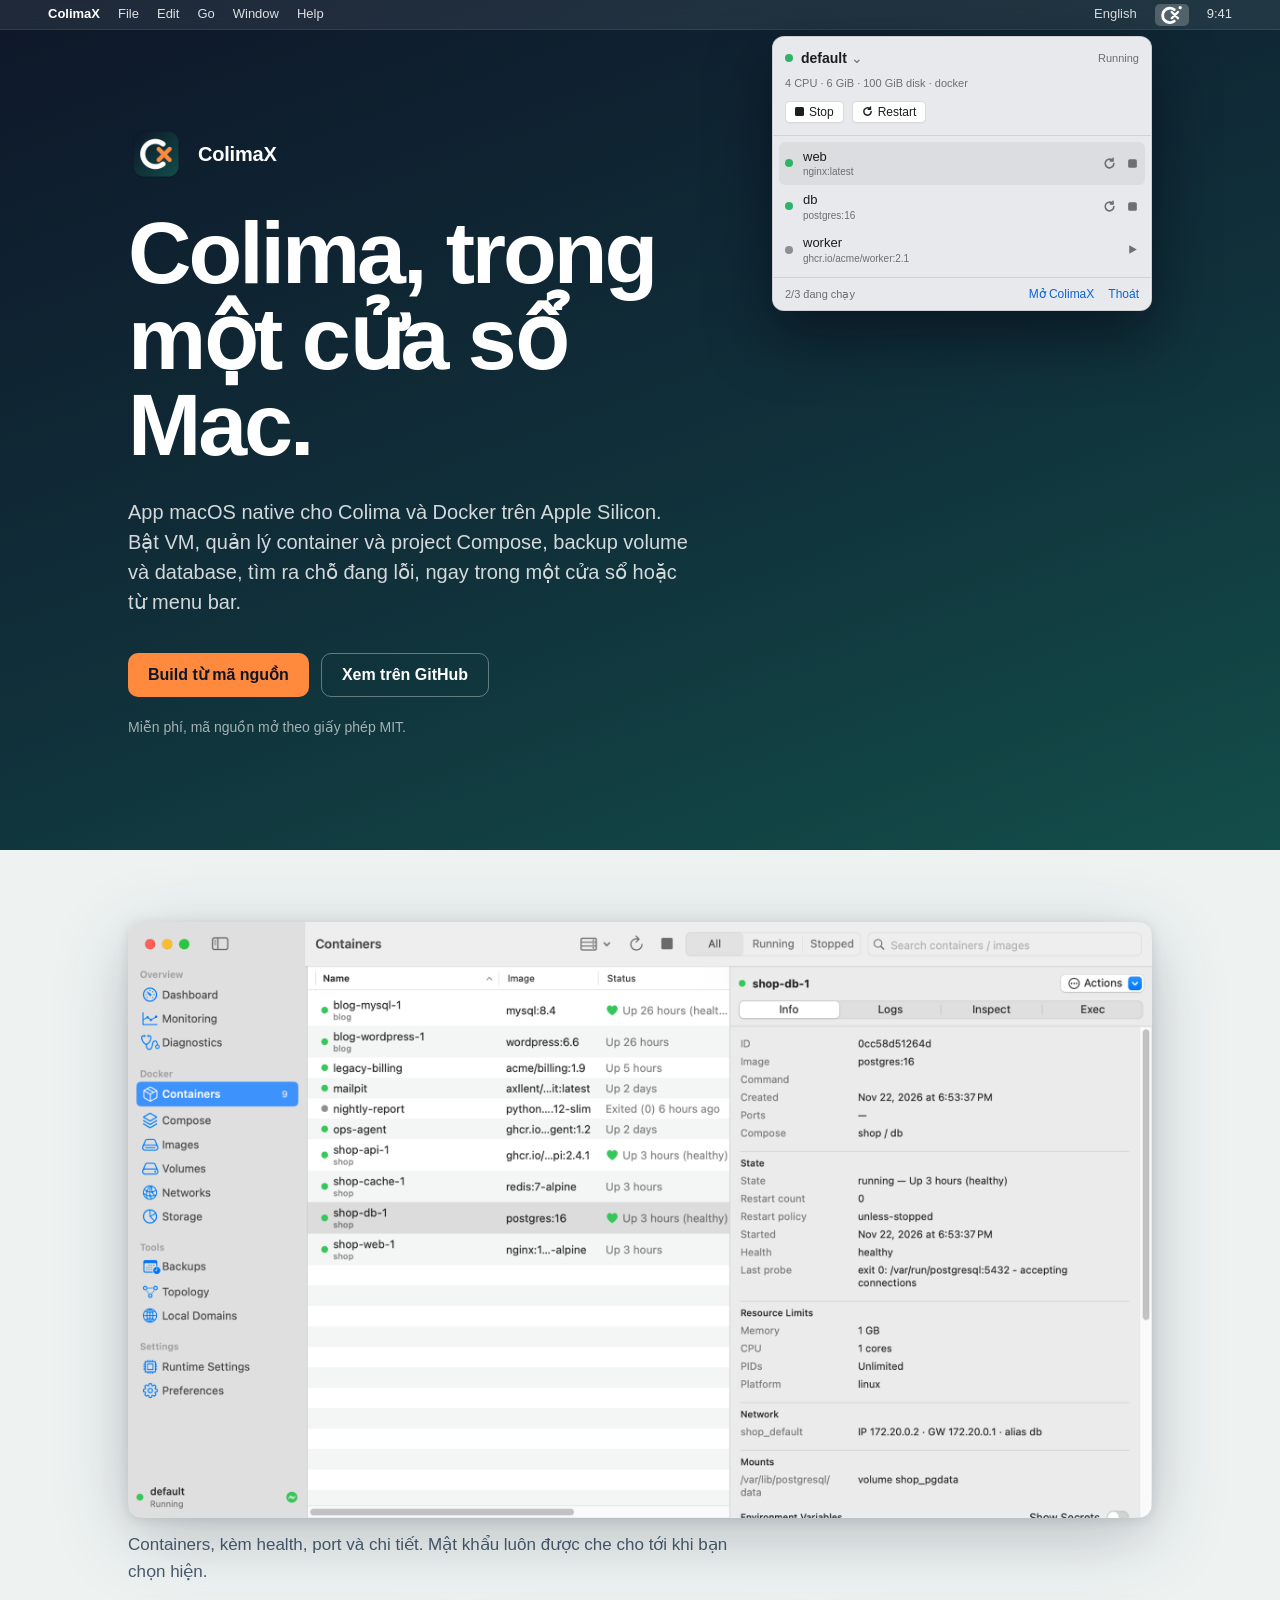
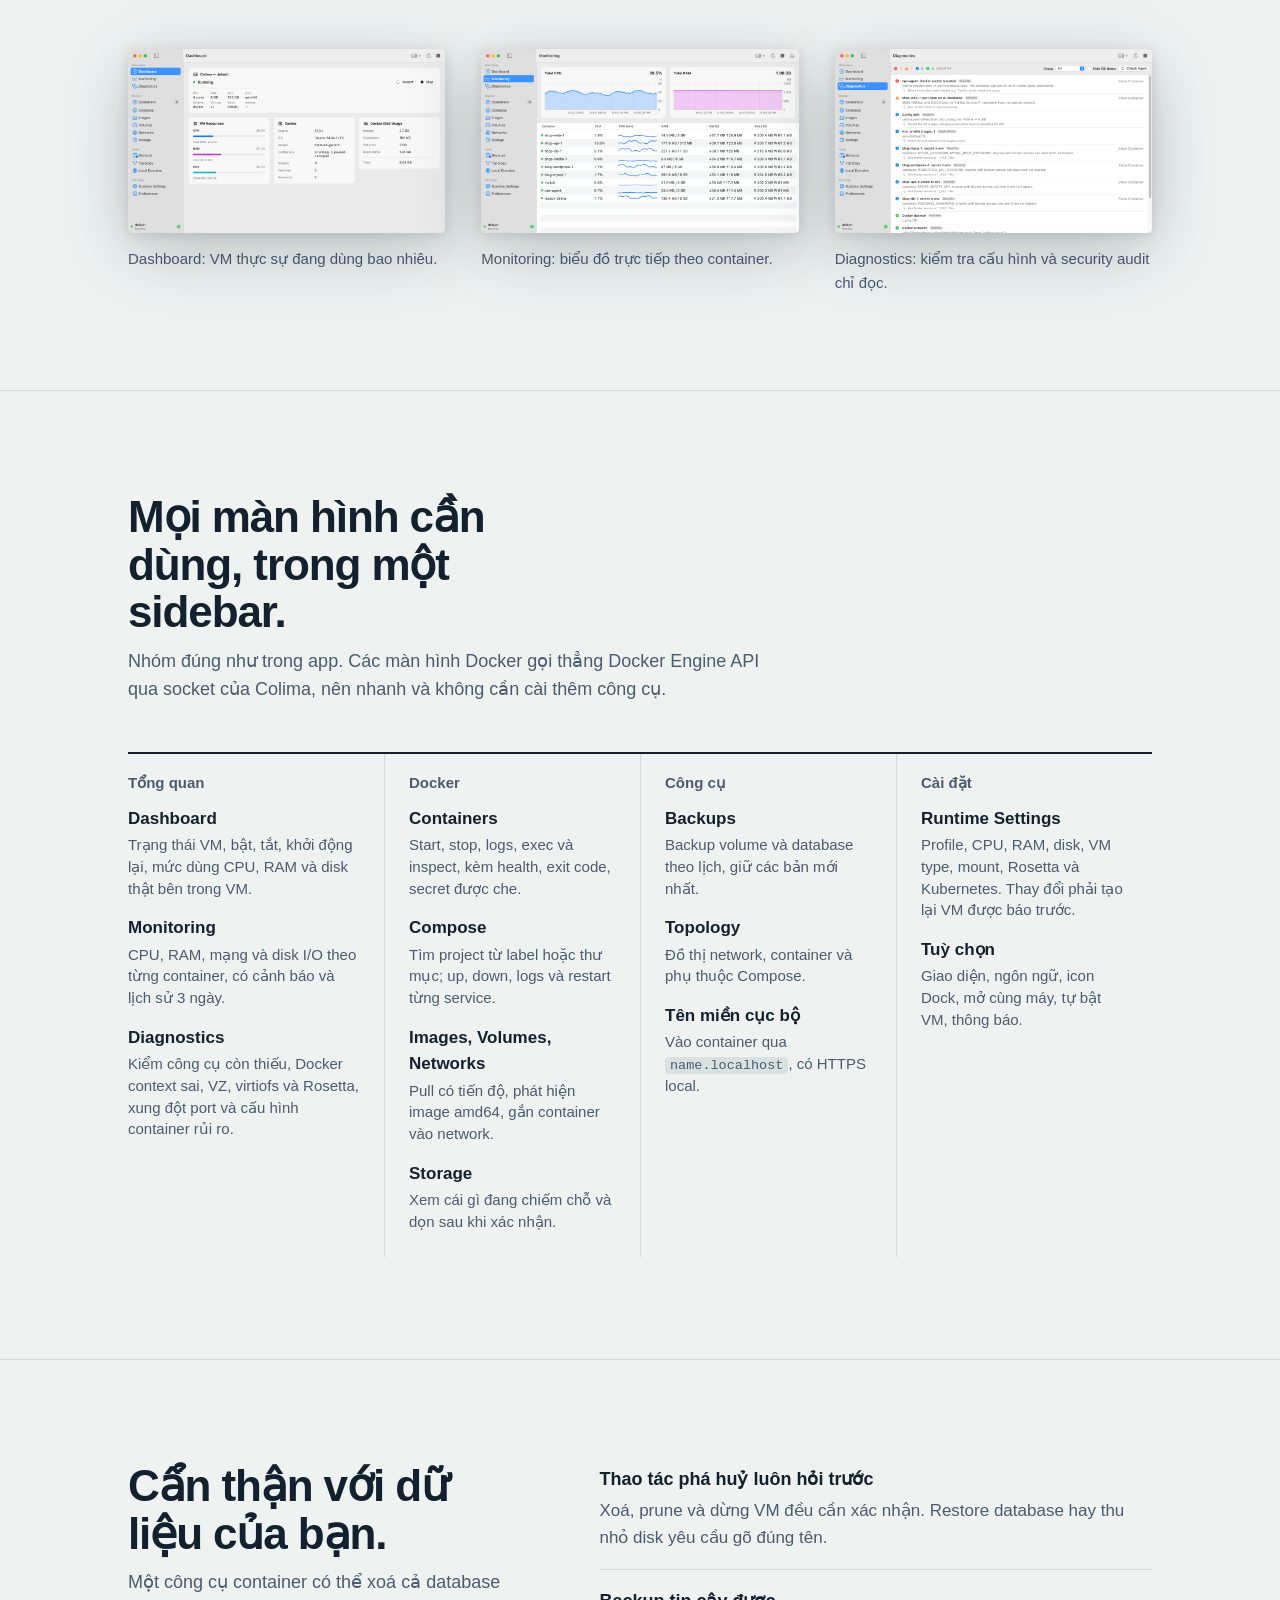
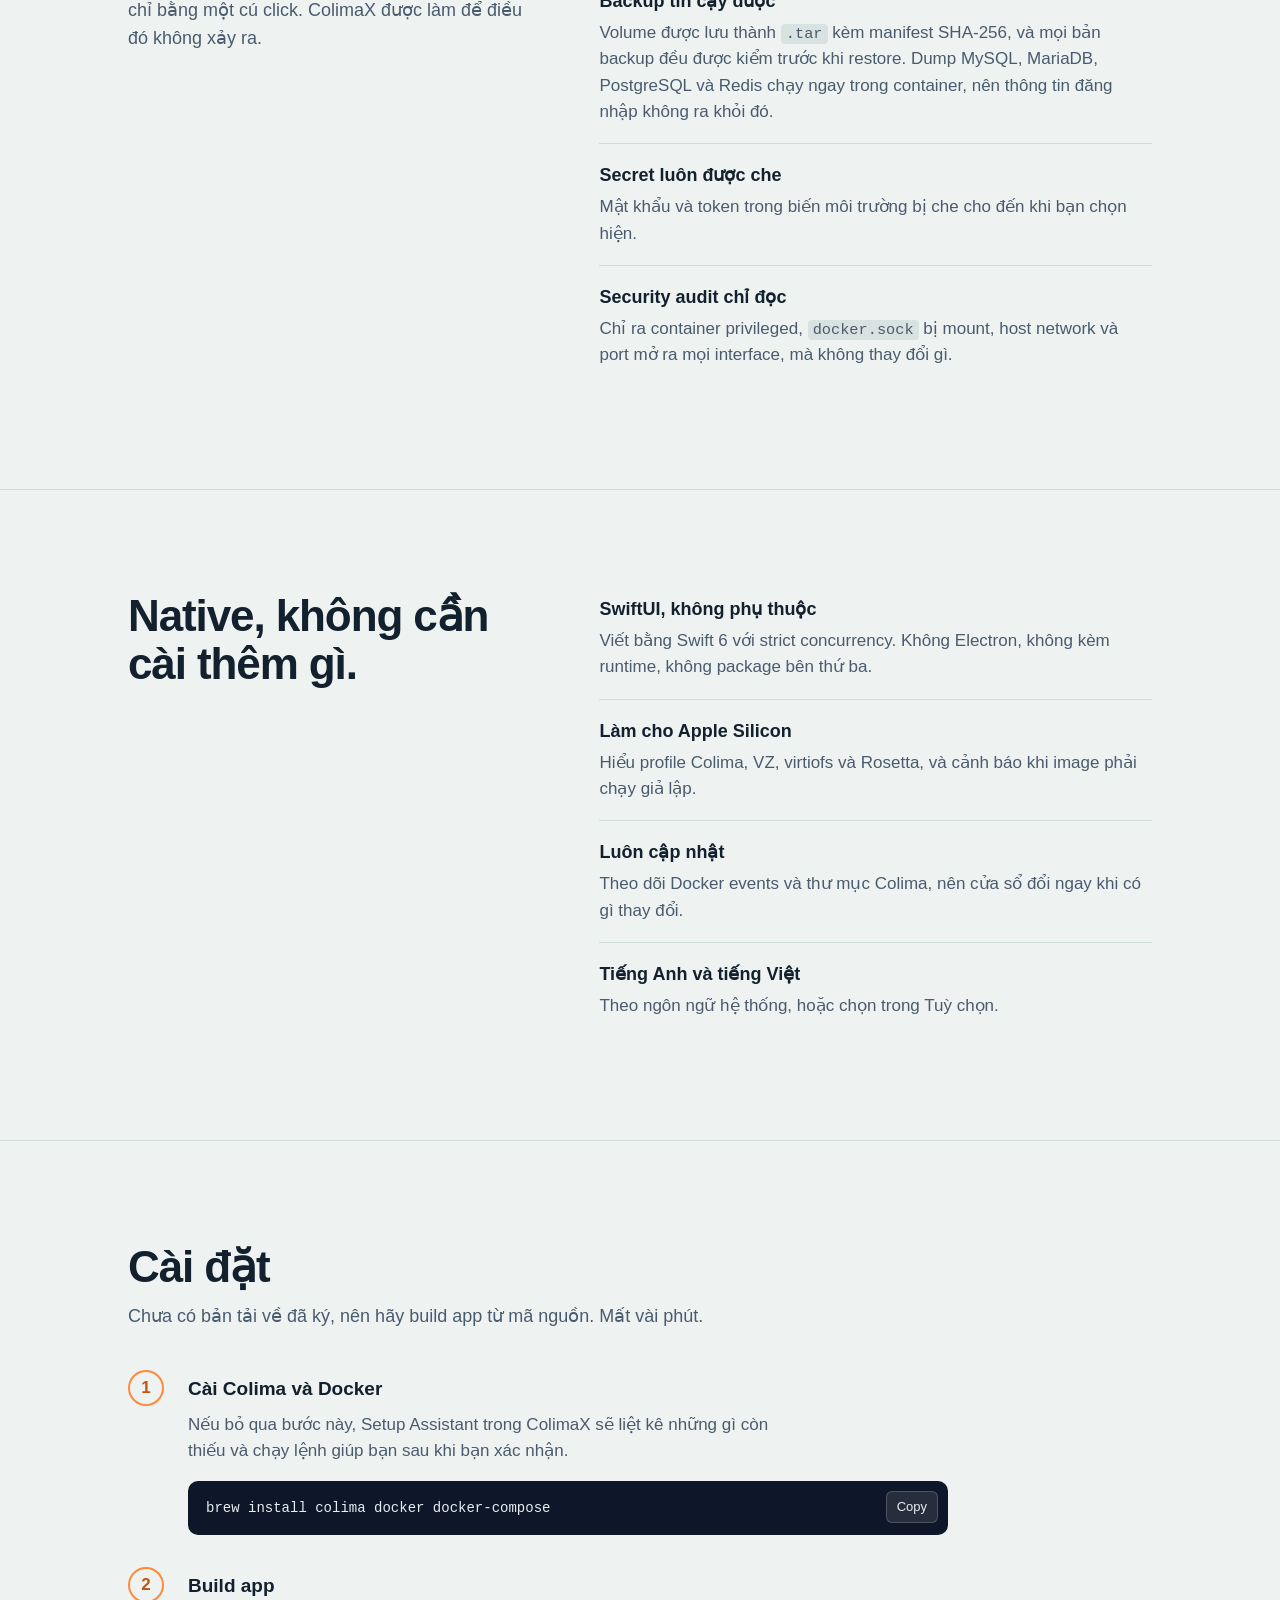
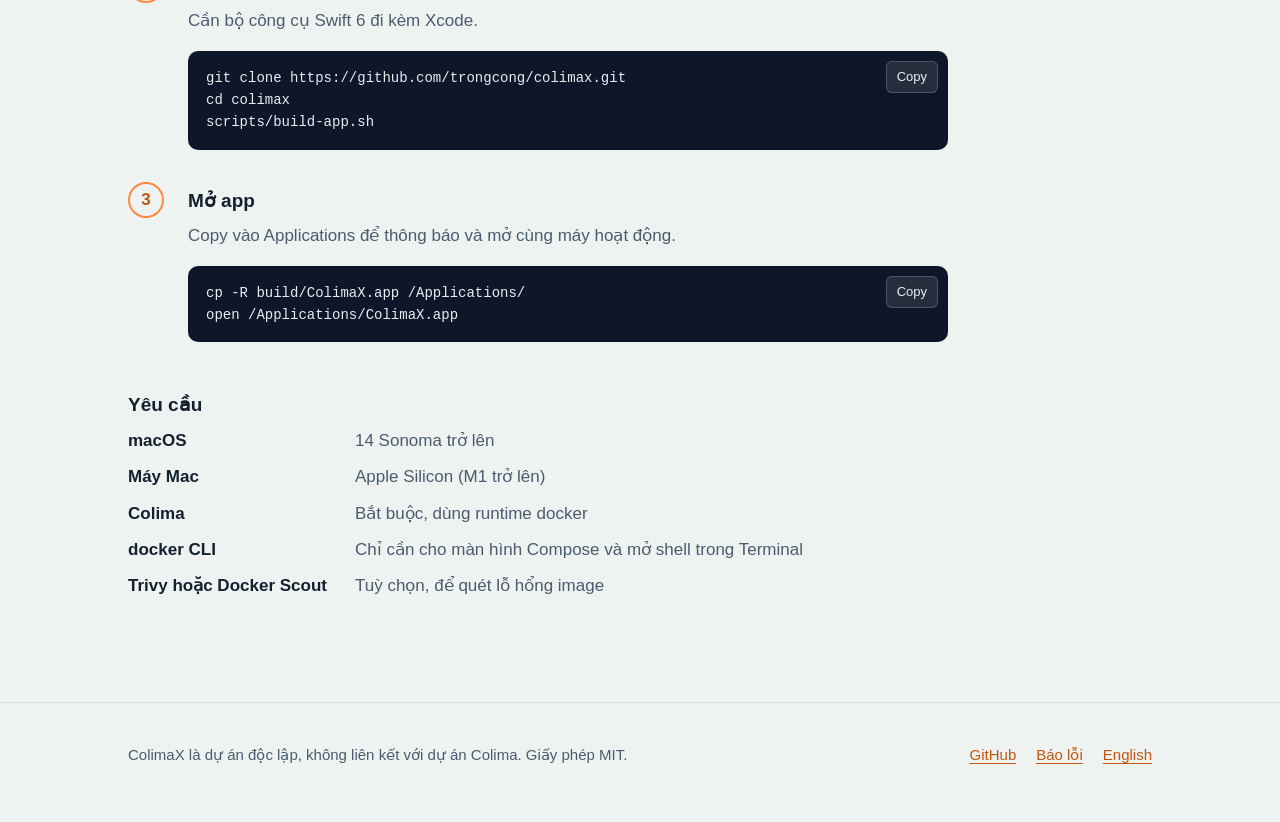
==== site/vi/index.html @ b78dcf22 "Initial commit: ColimaX 1.0.0 Native macOS app (SwiftUI, Swift 6 strict concurrency, no dependencies" ====
<!doctype html>
<html lang="vi">
<head>
  <meta charset="utf-8">
  <meta name="viewport" content="width=device-width, initial-scale=1">
  <title>ColimaX: Colima và Docker cho macOS</title>
  <meta name="description" content="ColimaX là app macOS native, miễn phí, để chạy Colima và Docker trên Apple Silicon: VM và profile, container, Compose, backup và chẩn đoán trong một cửa sổ và trên menu bar.">
  <meta name="color-scheme" content="light dark">
  <meta property="og:title" content="ColimaX">
  <meta property="og:description" content="App macOS native cho Colima và Docker trên Apple Silicon.">
  <meta property="og:image" content="../icon.png">
  <link rel="icon" type="image/png" href="../icon.png">
  <link rel="apple-touch-icon" href="../icon.png">
  <link rel="alternate" hreflang="en" href="../">
  <link rel="stylesheet" href="../style.css">
</head>
<body>
<a class="skip" href="#main">Bỏ qua, tới nội dung</a>

<header class="hero">
  <div class="menubar">
    <span class="app" aria-hidden="true">ColimaX</span>
    <span class="item" aria-hidden="true">File</span>
    <span class="item" aria-hidden="true">Edit</span>
    <span class="item" aria-hidden="true">Go</span>
    <span class="item" aria-hidden="true">Window</span>
    <span class="item" aria-hidden="true">Help</span>
    <span class="spacer"></span>
    <a class="lang" href="../" hreflang="en" lang="en">English</a>
    <span class="glyph" aria-hidden="true">
      <svg width="21" height="18" viewBox="223 212 659 576" fill="none" stroke="#fff" stroke-linecap="round">
        <!-- Same geometry as MenuBarIcon.swift (1024-pt design space, y flipped for SVG). -->
        <path d="M640 330A230 230 0 1 0 640 694" stroke-width="92"/>
        <path d="M560 604L760 404M760 604L560 404" stroke-width="78"/>
        <circle cx="830" cy="264" r="52" fill="#fff" stroke="none"/>
      </svg>
    </span>
    <span class="clock" aria-hidden="true">9:41</span>
  </div>

  <div class="wrap hero-body">
    <div>
      <div class="brand"><img src="../icon.png" alt="" width="56" height="56"><span>ColimaX</span></div>
      <h1>Colima, trong một cửa sổ Mac.</h1>
      <p class="lede">App macOS native cho Colima và Docker trên Apple Silicon. Bật VM, quản lý container và project Compose, backup volume và database, tìm ra chỗ đang lỗi, ngay trong một cửa sổ hoặc từ menu bar.</p>
      <div class="actions">
        <a class="button primary" href="#install">Build từ mã nguồn</a>
        <a class="button secondary" href="https://github.com/trongcong/colimax">Xem trên GitHub</a>
      </div>
      <p class="note">Miễn phí, mã nguồn mở theo giấy phép MIT.</p>
    </div>

    <div class="popover" role="img" aria-label="Menu của ColimaX trên menu bar: profile default đang chạy với 4 CPU và 6 GiB, 2 trên 3 container đang chạy.">
      <div class="pop-head">
        <div class="pop-row"><span class="dot on"></span><span class="profile">default</span><span class="status">Running</span></div>
        <div class="pop-summary">4 CPU · 6 GiB · 100 GiB disk · docker</div>
        <div class="pop-buttons">
          <span><svg width="9" height="9" viewBox="0 0 9 9"><rect width="9" height="9" rx="1.5" fill="currentColor"/></svg>Stop</span>
          <span><svg width="11" height="11" viewBox="0 0 12 12" fill="none" stroke="currentColor" stroke-width="1.6" stroke-linecap="round"><path d="M10 6a4 4 0 1 1-1.2-2.85"/><path d="M9.2 1.2v2.4H6.8"/></svg>Restart</span>
        </div>
      </div>
      <div class="pop-divider"></div>
      <ul class="pop-list">
        <li><span class="dot on"></span><span><span class="name">web</span><span class="image">nginx:latest</span></span>
          <span class="ctl"><svg viewBox="0 0 12 12" fill="none" stroke="currentColor" stroke-width="1.5" stroke-linecap="round"><path d="M10 6a4 4 0 1 1-1.2-2.85"/><path d="M9.2 1.2v2.4H6.8"/></svg><svg viewBox="0 0 12 12"><rect x="2" y="2" width="8" height="8" rx="1.5" fill="currentColor"/></svg></span></li>
        <li><span class="dot on"></span><span><span class="name">db</span><span class="image">postgres:16</span></span>
          <span class="ctl"><svg viewBox="0 0 12 12" fill="none" stroke="currentColor" stroke-width="1.5" stroke-linecap="round"><path d="M10 6a4 4 0 1 1-1.2-2.85"/><path d="M9.2 1.2v2.4H6.8"/></svg><svg viewBox="0 0 12 12"><rect x="2" y="2" width="8" height="8" rx="1.5" fill="currentColor"/></svg></span></li>
        <li><span class="dot"></span><span><span class="name">worker</span><span class="image">ghcr.io/acme/worker:2.1</span></span>
          <span class="ctl"><svg viewBox="0 0 12 12"><path d="M3 2l7 4-7 4z" fill="currentColor"/></svg></span></li>
      </ul>
      <div class="pop-divider"></div>
      <div class="pop-foot"><span>2/3 đang chạy</span><b class="push">Mở ColimaX</b><b>Thoát</b></div>
    </div>
  </div>
</header>

<main id="main">

<section class="shots" aria-label="Ảnh chụp màn hình">
  <div class="wrap">
    <figure class="shot shot-main">
      <img src="../img/containers.png" width="2200" height="1460" loading="eager" alt="Màn hình Containers: hai project Compose và các container độc lập kèm health và port; phần chi tiết của shop-db-1 hiện restart policy, giới hạn RAM, mount và biến môi trường với mật khẩu đã được che.">
      <figcaption>Containers, kèm health, port và chi tiết. Mật khẩu luôn được che cho tới khi bạn chọn hiện.</figcaption>
    </figure>
    <div class="shot-grid">
      <figure class="shot">
        <img src="../img/dashboard.png" width="2200" height="1460" loading="lazy" alt="Dashboard: VM đang chạy, mức dùng CPU, RAM và disk bên trong VM, thông tin Docker engine và dung lượng.">
        <figcaption>Dashboard: VM thực sự đang dùng bao nhiêu.</figcaption>
      </figure>
      <figure class="shot">
        <img src="../img/monitoring.png" width="2200" height="1460" loading="lazy" alt="Màn hình Monitoring: biểu đồ CPU và RAM trực tiếp, network và disk I/O theo từng container.">
        <figcaption>Monitoring: biểu đồ trực tiếp theo container.</figcaption>
      </figure>
      <figure class="shot">
        <img src="../img/diagnostics.png" width="2200" height="1460" loading="lazy" alt="Màn hình Diagnostics: các bước kiểm tra runtime và cảnh báo bảo mật như docker.sock bị mount và port mở ra mọi interface.">
        <figcaption>Diagnostics: kiểm tra cấu hình và security audit chỉ đọc.</figcaption>
      </figure>
    </div>
  </div>
</section>
  <section>
    <div class="wrap">
      <h2>Mọi màn hình cần dùng, trong một sidebar.</h2>
      <p class="intro">Nhóm đúng như trong app. Các màn hình Docker gọi thẳng Docker Engine API qua socket của Colima, nên nhanh và không cần cài thêm công cụ.</p>
      <div class="sidebar">
        <div class="group">
          <h3>Tổng quan</h3>
          <dl>
            <dt>Dashboard</dt><dd>Trạng thái VM, bật, tắt, khởi động lại, mức dùng CPU, RAM và disk thật bên trong VM.</dd>
            <dt>Monitoring</dt><dd>CPU, RAM, mạng và disk I/O theo từng container, có cảnh báo và lịch sử 3 ngày.</dd>
            <dt>Diagnostics</dt><dd>Kiểm công cụ còn thiếu, Docker context sai, VZ, virtiofs và Rosetta, xung đột port và cấu hình container rủi ro.</dd>
          </dl>
        </div>
        <div class="group">
          <h3>Docker</h3>
          <dl>
            <dt>Containers</dt><dd>Start, stop, logs, exec và inspect, kèm health, exit code, secret được che.</dd>
            <dt>Compose</dt><dd>Tìm project từ label hoặc thư mục; up, down, logs và restart từng service.</dd>
            <dt>Images, Volumes, Networks</dt><dd>Pull có tiến độ, phát hiện image amd64, gắn container vào network.</dd>
            <dt>Storage</dt><dd>Xem cái gì đang chiếm chỗ và dọn sau khi xác nhận.</dd>
          </dl>
        </div>
        <div class="group">
          <h3>Công cụ</h3>
          <dl>
            <dt>Backups</dt><dd>Backup volume và database theo lịch, giữ các bản mới nhất.</dd>
            <dt>Topology</dt><dd>Đồ thị network, container và phụ thuộc Compose.</dd>
            <dt>Tên miền cục bộ</dt><dd>Vào container qua <code>name.localhost</code>, có HTTPS local.</dd>
          </dl>
        </div>
        <div class="group">
          <h3>Cài đặt</h3>
          <dl>
            <dt>Runtime Settings</dt><dd>Profile, CPU, RAM, disk, VM type, mount, Rosetta và Kubernetes. Thay đổi phải tạo lại VM được báo trước.</dd>
            <dt>Tuỳ chọn</dt><dd>Giao diện, ngôn ngữ, icon Dock, mở cùng máy, tự bật VM, thông báo.</dd>
          </dl>
        </div>
      </div>
    </div>
  </section>

  <section>
    <div class="wrap split">
      <div>
        <h2>Cẩn thận với dữ liệu của bạn.</h2>
        <p class="intro">Một công cụ container có thể xoá cả database chỉ bằng một cú click. ColimaX được làm để điều đó không xảy ra.</p>
      </div>
      <ul class="points">
        <li><strong>Thao tác phá huỷ luôn hỏi trước</strong><span>Xoá, prune và dừng VM đều cần xác nhận. Restore database hay thu nhỏ disk yêu cầu gõ đúng tên.</span></li>
        <li><strong>Backup tin cậy được</strong><span>Volume được lưu thành <code>.tar</code> kèm manifest SHA-256, và mọi bản backup đều được kiểm trước khi restore. Dump MySQL, MariaDB, PostgreSQL và Redis chạy ngay trong container, nên thông tin đăng nhập không ra khỏi đó.</span></li>
        <li><strong>Secret luôn được che</strong><span>Mật khẩu và token trong biến môi trường bị che cho đến khi bạn chọn hiện.</span></li>
        <li><strong>Security audit chỉ đọc</strong><span>Chỉ ra container privileged, <code>docker.sock</code> bị mount, host network và port mở ra mọi interface, mà không thay đổi gì.</span></li>
      </ul>
    </div>
  </section>

  <section>
    <div class="wrap split">
      <div>
        <h2>Native, không cần cài thêm gì.</h2>
      </div>
      <ul class="points">
        <li><strong>SwiftUI, không phụ thuộc</strong><span>Viết bằng Swift 6 với strict concurrency. Không Electron, không kèm runtime, không package bên thứ ba.</span></li>
        <li><strong>Làm cho Apple Silicon</strong><span>Hiểu profile Colima, VZ, virtiofs và Rosetta, và cảnh báo khi image phải chạy giả lập.</span></li>
        <li><strong>Luôn cập nhật</strong><span>Theo dõi Docker events và thư mục Colima, nên cửa sổ đổi ngay khi có gì thay đổi.</span></li>
        <li><strong>Tiếng Anh và tiếng Việt</strong><span>Theo ngôn ngữ hệ thống, hoặc chọn trong Tuỳ chọn.</span></li>
      </ul>
    </div>
  </section>

  <section id="install">
    <div class="wrap">
      <h2>Cài đặt</h2>
      <p class="intro">Chưa có bản tải về đã ký, nên hãy build app từ mã nguồn. Mất vài phút.</p>
      <ol class="steps">
        <li>
          <h3>Cài Colima và Docker</h3>
          <p>Nếu bỏ qua bước này, Setup Assistant trong ColimaX sẽ liệt kê những gì còn thiếu và chạy lệnh giúp bạn sau khi bạn xác nhận.</p>
          <div class="code-block"><pre class="code"><code>brew install colima docker docker-compose</code></pre><button class="copy" type="button" data-done="Đã copy" data-failed="Không copy được">Copy</button></div>
        </li>
        <li>
          <h3>Build app</h3>
          <p>Cần bộ công cụ Swift 6 đi kèm Xcode.</p>
          <div class="code-block"><pre class="code"><code>git clone https://github.com/trongcong/colimax.git
cd colimax
scripts/build-app.sh</code></pre><button class="copy" type="button" data-done="Đã copy" data-failed="Không copy được">Copy</button></div>
        </li>
        <li>
          <h3>Mở app</h3>
          <p>Copy vào Applications để thông báo và mở cùng máy hoạt động.</p>
          <div class="code-block"><pre class="code"><code>cp -R build/ColimaX.app /Applications/
open /Applications/ColimaX.app</code></pre><button class="copy" type="button" data-done="Đã copy" data-failed="Không copy được">Copy</button></div>
        </li>
      </ol>

      <h3 class="subhead">Yêu cầu</h3>
      <dl class="requirements">
        <dt>macOS</dt><dd>14 Sonoma trở lên</dd>
        <dt>Máy Mac</dt><dd>Apple Silicon (M1 trở lên)</dd>
        <dt>Colima</dt><dd>Bắt buộc, dùng runtime docker</dd>
        <dt>docker CLI</dt><dd>Chỉ cần cho màn hình Compose và mở shell trong Terminal</dd>
        <dt>Trivy hoặc Docker Scout</dt><dd>Tuỳ chọn, để quét lỗ hổng image</dd>
      </dl>
    </div>
  </section>
</main>

<footer>
  <div class="wrap">
    <p>ColimaX là dự án độc lập, không liên kết với dự án Colima. Giấy phép MIT.</p>
    <nav aria-label="Liên kết">
      <a href="https://github.com/trongcong/colimax">GitHub</a>
      <a href="https://github.com/trongcong/colimax/issues">Báo lỗi</a>
      <a href="../" hreflang="en" lang="en">English</a>
    </nav>
  </div>
</footer>

<script src="../copy.js"></script>
</body>
</html>
---- site/style.css ----
/* ColimaX landing page. Colors come from the app icon (Resources/AppIcon-1024.png):
   navy → lagoon gradient, white strokes, ember ring. Type is the macOS system face on purpose:
   the page should read like the platform the app is built for. */

:root {
  --ink: #0e1729;
  --lagoon: #134e4a;
  --ember: #ff8a3d;
  --ember-deep: #c2560f;
  --paper: #eef3f2;
  --surface: #ffffff;
  --text: #13202e;
  --muted: #4a5b6e;
  --rule: #cfdcda;
  --ok: #2fb36b;
  --code-bg: #0e1729;
  --code-text: #e6eef0;

  --sans: -apple-system, BlinkMacSystemFont, "SF Pro Text", "Helvetica Neue", "Segoe UI", Roboto, sans-serif;
  --display: -apple-system, BlinkMacSystemFont, "SF Pro Display", "Helvetica Neue", "Segoe UI", Roboto, sans-serif;
  --mono: ui-monospace, "SF Mono", Menlo, Consolas, monospace;

  --measure: 64ch;
  --gutter: clamp(16px, 4vw, 48px);
  --max: 1120px;
  color-scheme: light dark;
}

@media (prefers-color-scheme: dark) {
  :root {
    --paper: #0b1320;
    --surface: #111c2c;
    --text: #e4ecee;
    --muted: #9fb0bf;
    --rule: #22324a;
    --ember-deep: #ff9d5c;
    --code-bg: #060c16;
  }
}

* { box-sizing: border-box; }

html { -webkit-text-size-adjust: 100%; }

body {
  margin: 0;
  background: var(--paper);
  color: var(--text);
  font: 17px/1.55 var(--sans);
  -webkit-font-smoothing: antialiased;
}

a { color: var(--ember-deep); text-underline-offset: 3px; }
a:hover { text-decoration-thickness: 2px; }

:focus-visible { outline: 3px solid var(--ember); outline-offset: 3px; border-radius: 4px; }

.wrap { max-width: var(--max); margin: 0 auto; padding: 0 var(--gutter); }

.skip { position: absolute; left: -9999px; }
.skip:focus { left: 16px; top: 16px; z-index: 10; background: var(--surface); padding: 8px 12px; }

/* ---------- Hero ---------- */

.hero {
  position: relative;
  color: #fff;
  background: linear-gradient(160deg, var(--ink) 0%, #10303a 55%, var(--lagoon) 100%);
  overflow: hidden;
}

/* A macOS menu bar across the top of the hero: the app lives here. */
.menubar {
  display: flex;
  align-items: center;
  gap: 18px;
  height: 30px;
  padding: 0 var(--gutter);
  font-size: 13px;
  background: rgba(255, 255, 255, 0.08);
  backdrop-filter: blur(12px);
  -webkit-backdrop-filter: blur(12px);
  border-bottom: 1px solid rgba(255, 255, 255, 0.08);
}
.menubar .app { font-weight: 700; }
.menubar .item { opacity: 0.85; }
.menubar .spacer { flex: 1; }
.menubar .lang { color: #fff; opacity: 0.85; text-decoration: none; }
.menubar .lang:hover { opacity: 1; text-decoration: underline; }
.menubar .glyph {
  display: grid;
  place-items: center;
  width: 34px;
  height: 22px;
  border-radius: 5px;
  background: rgba(255, 255, 255, 0.22);
}
.menubar .clock { opacity: 0.85; font-variant-numeric: tabular-nums; }

.hero-body {
  display: grid;
  grid-template-columns: minmax(0, 1fr) 380px;
  gap: clamp(32px, 6vw, 80px);
  align-items: start;
  padding-top: clamp(40px, 8vw, 96px);
  padding-bottom: clamp(56px, 9vw, 112px);
}

.brand { display: flex; align-items: center; gap: 14px; margin-bottom: 28px; }
.brand img { width: 56px; height: 56px; }
.brand span { font: 600 20px/1 var(--display); letter-spacing: -0.01em; }

.hero h1 {
  margin: 0;
  font: 700 clamp(44px, 7.4vw, 88px)/0.98 var(--display);
  letter-spacing: -0.035em;
  max-width: 11ch;
}

.hero .lede {
  margin: 28px 0 0;
  max-width: 34em;
  font-size: clamp(18px, 1.6vw, 20px);
  line-height: 1.5;
  color: rgba(255, 255, 255, 0.82);
}

.actions { display: flex; flex-wrap: wrap; gap: 12px; margin-top: 36px; }

.button {
  display: inline-flex;
  align-items: center;
  gap: 8px;
  min-height: 44px;
  padding: 0 20px;
  border-radius: 10px;
  font: 600 16px/1 var(--sans);
  text-decoration: none;
  transition: background-color 0.15s ease, border-color 0.15s ease;
}
.button.primary { background: var(--ember); color: var(--ink); }
.button.primary:hover { background: #ffa15f; }
.button.secondary { color: #fff; border: 1px solid rgba(255, 255, 255, 0.35); }
.button.secondary:hover { border-color: #fff; }

.hero .note { margin: 20px 0 0; font-size: 14px; color: rgba(255, 255, 255, 0.62); max-width: 34em; }

/* ---------- Menu bar popover (a faithful copy of MenuContentView) ---------- */

.popover {
  position: relative;
  width: 380px;
  max-width: 100%;
  color: #1d1d1f;
  background: rgba(246, 246, 248, 0.94);
  border: 1px solid rgba(0, 0, 0, 0.12);
  border-radius: 12px;
  box-shadow: 0 24px 60px rgba(3, 8, 18, 0.55), 0 0 0 0.5px rgba(255, 255, 255, 0.3) inset;
  font-size: 13px;
  line-height: 1.35;
  transform-origin: 85% 0;
  animation: drop 0.42s cubic-bezier(0.2, 0.9, 0.3, 1.15) 0.25s both;
}
/* On wide screens the menu hangs from the menu bar, under the CX glyph, like the real one. */
@media (min-width: 961px) {
  .popover { justify-self: end; margin-top: calc(-1 * clamp(40px, 8vw, 96px) + 6px); }
}
@keyframes drop {
  from { opacity: 0; transform: translateY(-14px) scale(0.96); }
  to { opacity: 1; transform: none; }
}

.pop-head { padding: 12px; }
.pop-row { display: flex; align-items: center; gap: 8px; }
.pop-row .profile { font-weight: 600; font-size: 14px; }
.pop-row .profile::after { content: " ⌄"; font-weight: 400; color: #6e6e73; }
.pop-row .status { margin-left: auto; font-size: 11px; color: #6e6e73; }
.pop-summary { margin: 8px 0 10px; font-size: 11px; color: #6e6e73; }
.pop-buttons { display: flex; gap: 8px; }
.pop-buttons span {
  display: inline-flex;
  align-items: center;
  gap: 5px;
  padding: 2px 9px;
  font-size: 12px;
  background: #fff;
  border: 1px solid rgba(0, 0, 0, 0.14);
  border-radius: 5px;
  box-shadow: 0 1px 0 rgba(0, 0, 0, 0.04);
}

.dot { width: 8px; height: 8px; border-radius: 50%; flex: none; background: #8e8e93; }
.dot.on { background: var(--ok); }

.pop-divider { height: 1px; background: rgba(0, 0, 0, 0.1); }

.pop-list { list-style: none; margin: 0; padding: 6px; }
.pop-list li { display: flex; align-items: center; gap: 10px; padding: 6px; border-radius: 6px; }
.pop-list li:first-child { background: rgba(0, 0, 0, 0.05); }
.pop-list .name { display: block; font-size: 13px; }
.pop-list .image { display: block; font-size: 10px; color: #6e6e73; }
.pop-list .ctl { margin-left: auto; display: flex; gap: 10px; color: #6e6e73; }
.pop-list svg { width: 13px; height: 13px; }

.pop-foot { display: flex; align-items: center; gap: 14px; padding: 8px 12px; font-size: 11px; color: #6e6e73; }
.pop-foot .push { margin-left: auto; }
.pop-foot b { font-weight: 400; color: #0a64d8; font-size: 12px; }

/* ---------- Sections ---------- */

section { padding: clamp(56px, 8vw, 104px) 0; }
section + section { border-top: 1px solid var(--rule); }

h2 {
  margin: 0 0 12px;
  font: 700 clamp(30px, 3.8vw, 44px)/1.08 var(--display);
  letter-spacing: -0.025em;
  max-width: 18ch;
}

.intro { margin: 0; max-width: var(--measure); color: var(--muted); font-size: 18px; }

/* Screens, grouped exactly like the app's sidebar. */
.sidebar {
  display: grid;
  grid-template-columns: repeat(4, minmax(0, 1fr));
  gap: 0;
  margin-top: 48px;
  border-top: 2px solid var(--text);
}
.group { padding: 20px 24px 8px 0; }
.group + .group { padding-left: 24px; border-left: 1px solid var(--rule); }
.group h3 { margin: 0 0 14px; font: 600 15px/1.2 var(--sans); color: var(--muted); }
.group dl { margin: 0; }
.group dt { font-weight: 600; }
.group dd { margin: 2px 0 16px; color: var(--muted); font-size: 15px; line-height: 1.45; }

/* Two-column statements. */
.split {
  display: grid;
  grid-template-columns: minmax(0, 5fr) minmax(0, 7fr);
  gap: clamp(32px, 6vw, 96px);
}
.points { list-style: none; margin: 0; padding: 0; }
.points li { padding: 18px 0; border-top: 1px solid var(--rule); }
.points li:first-child { border-top: 0; padding-top: 4px; }
.points strong { display: block; font-size: 18px; margin-bottom: 4px; }
.points span { color: var(--muted); }

/* Install: a real sequence, so it is numbered. */
.steps { list-style: none; counter-reset: step; margin: 40px 0 0; padding: 0; max-width: 820px; }
.steps > li { counter-increment: step; display: grid; grid-template-columns: 44px minmax(0, 1fr); gap: 4px 16px; padding: 0 0 32px; }
.steps > li::before {
  content: counter(step);
  grid-row: span 3;
  display: grid;
  place-items: center;
  width: 32px;
  height: 32px;
  border-radius: 50%;
  border: 2px solid var(--ember);
  font-weight: 700;
  color: var(--ember-deep);
}
.steps h3 { margin: 4px 0 0; font-size: 19px; }
.steps p { margin: 4px 0 12px; color: var(--muted); max-width: var(--measure); }

.code-block { position: relative; }

.code {
  margin: 0;
  background: var(--code-bg);
  color: var(--code-text);
  border-radius: 10px;
  padding: 16px 64px 16px 18px;
  font: 14px/1.6 var(--mono);
  overflow-x: auto;
  scrollbar-color: rgba(255, 255, 255, 0.25) transparent;
}
.code code { white-space: pre; }
.copy {
  position: absolute;
  top: 10px;
  right: 10px;
  min-height: 32px;
  padding: 0 10px;
  font: 500 13px/1 var(--sans);
  color: var(--code-text);
  background: rgba(255, 255, 255, 0.1);
  border: 1px solid rgba(255, 255, 255, 0.18);
  border-radius: 6px;
  cursor: pointer;
}
.copy:hover { background: rgba(255, 255, 255, 0.18); }

.subhead { margin: 16px 0 0; font-size: 19px; }

.requirements { margin: 8px 0 0; display: grid; grid-template-columns: max-content minmax(0, 1fr); gap: 10px 28px; max-width: 760px; }
.requirements dt { font-weight: 600; }
.requirements dd { margin: 0; color: var(--muted); }

footer { padding: 40px 0 56px; border-top: 1px solid var(--rule); color: var(--muted); font-size: 15px; }
footer .wrap { display: flex; flex-wrap: wrap; gap: 12px 28px; align-items: center; }
footer p { margin: 0; max-width: var(--measure); }
footer nav { display: flex; gap: 20px; margin-left: auto; }

/* ---------- Screenshots ---------- */

/* Captured with `screencapture -o` (no shadow, transparent rounded corners), so the shadow follows the
   window shape through drop-shadow instead of box-shadow. */
.shots { padding: clamp(40px, 6vw, 72px) 0 clamp(56px, 8vw, 96px); }
.shot { margin: 0; }
.shot img {
  display: block;
  width: 100%;
  height: auto;
  filter: drop-shadow(0 18px 36px rgba(14, 23, 41, 0.22)) drop-shadow(0 2px 6px rgba(14, 23, 41, 0.12));
}
.shot figcaption { margin-top: 14px; color: var(--muted); font-size: 15px; max-width: var(--measure); }
.shot-main figcaption { font-size: 17px; }
.shot-grid {
  display: grid;
  grid-template-columns: repeat(3, minmax(0, 1fr));
  gap: clamp(20px, 3vw, 36px);
  margin-top: clamp(40px, 6vw, 64px);
}
@media (max-width: 960px) { .shot-grid { grid-template-columns: minmax(0, 1fr); } }
@media (prefers-color-scheme: dark) {
  .shot img { filter: drop-shadow(0 18px 40px rgba(0, 0, 0, 0.55)); }
}

/* ---------- Responsive ---------- */

@media (max-width: 960px) {
  .hero-body { grid-template-columns: minmax(0, 1fr); }
  .popover { justify-self: start; }
  .sidebar { grid-template-columns: repeat(2, minmax(0, 1fr)); }
  .group:nth-child(3) { padding-left: 0; border-left: 0; }
  .group:nth-child(n + 3) { border-top: 1px solid var(--rule); }
  .split { grid-template-columns: minmax(0, 1fr); }
}

@media (max-width: 600px) {
  body { font-size: 16px; }
  .menubar .item { display: none; }
  .sidebar { grid-template-columns: minmax(0, 1fr); }
  .group, .group + .group { padding-left: 0; border-left: 0; }
  .group + .group { border-top: 1px solid var(--rule); }
  .requirements { grid-template-columns: minmax(0, 1fr); gap: 2px; }
  .requirements dd { margin-bottom: 12px; }
  footer nav { margin-left: 0; }
  .code { padding: 50px 18px 16px; }
  .copy { top: 8px; }
  .steps > li { grid-template-columns: 36px minmax(0, 1fr); gap: 4px 12px; }
}

@media (prefers-reduced-motion: reduce) {
  .popover { animation: none; }
  .button { transition: none; }
}

/* Inline code in running text. */
dd code, .points code, .intro code { font: 0.9em var(--mono); padding: 1px 5px; border-radius: 4px; background: rgba(19, 78, 74, 0.1); }
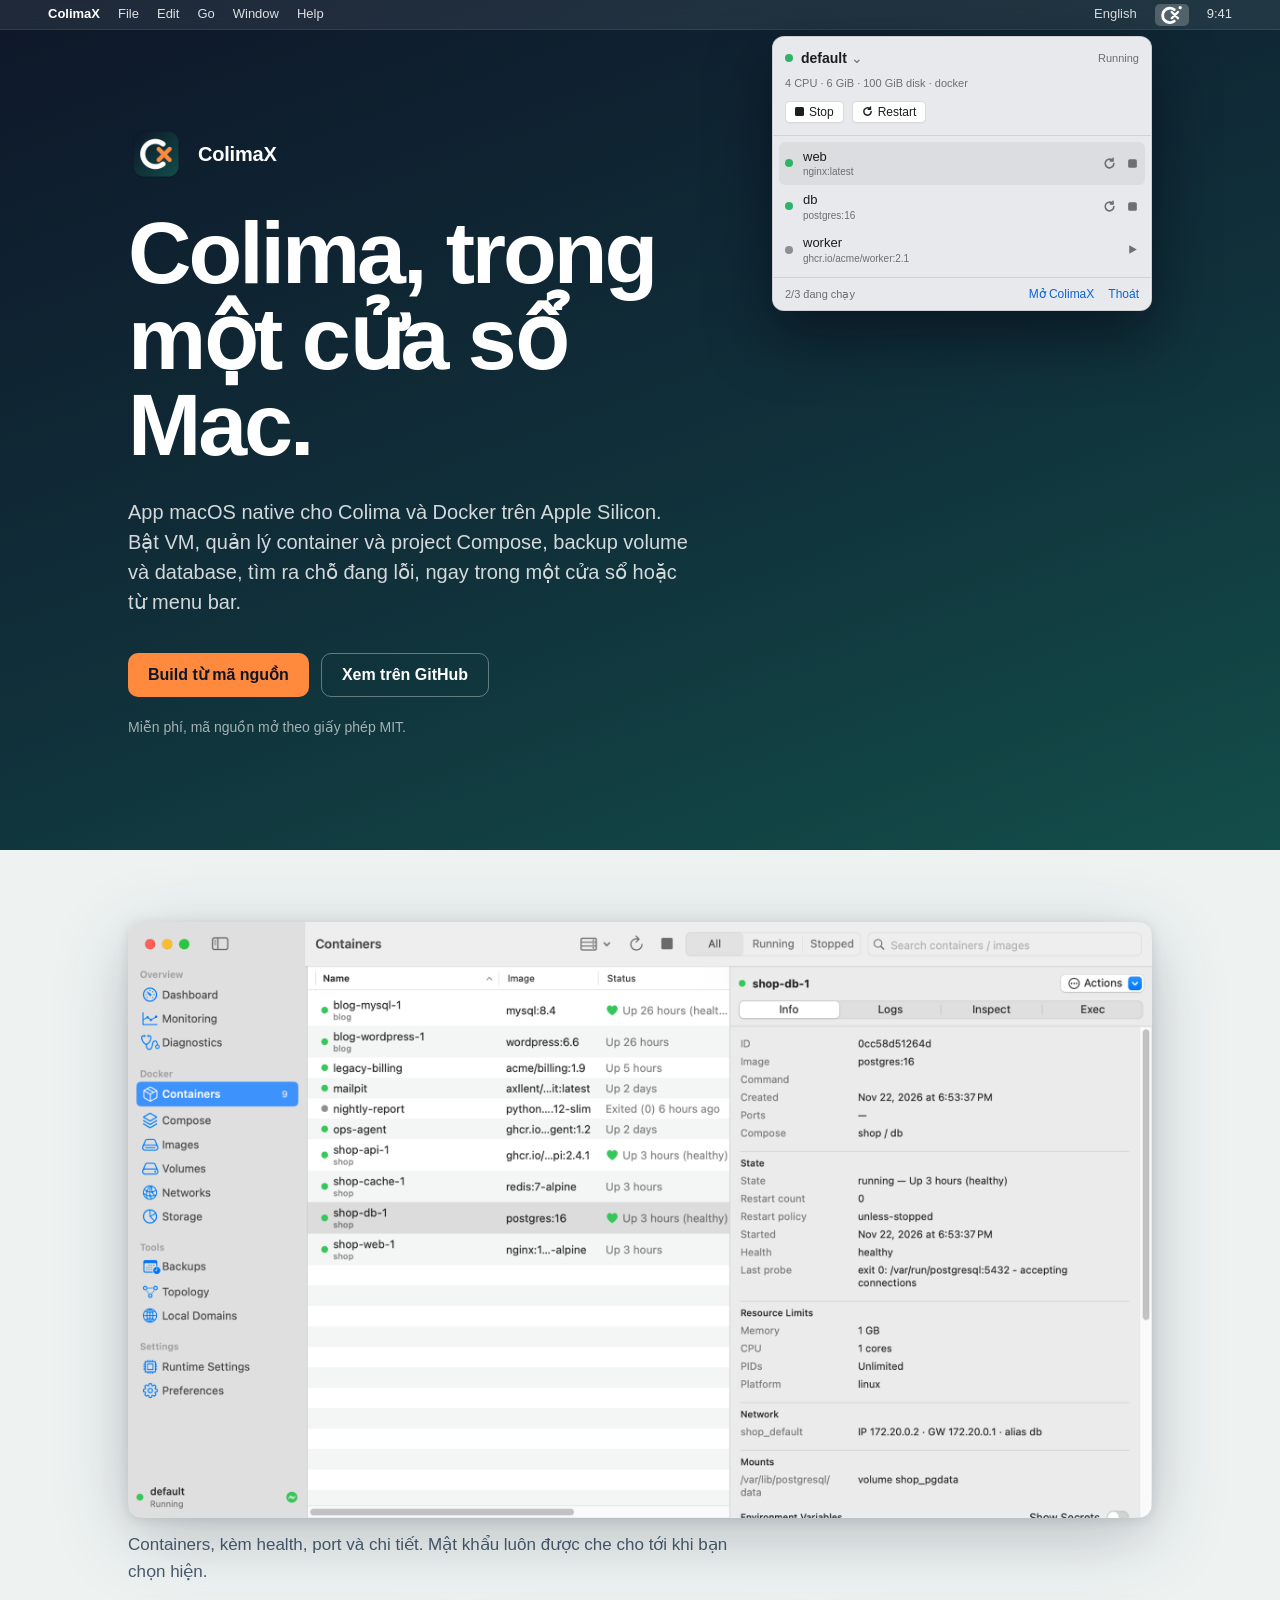
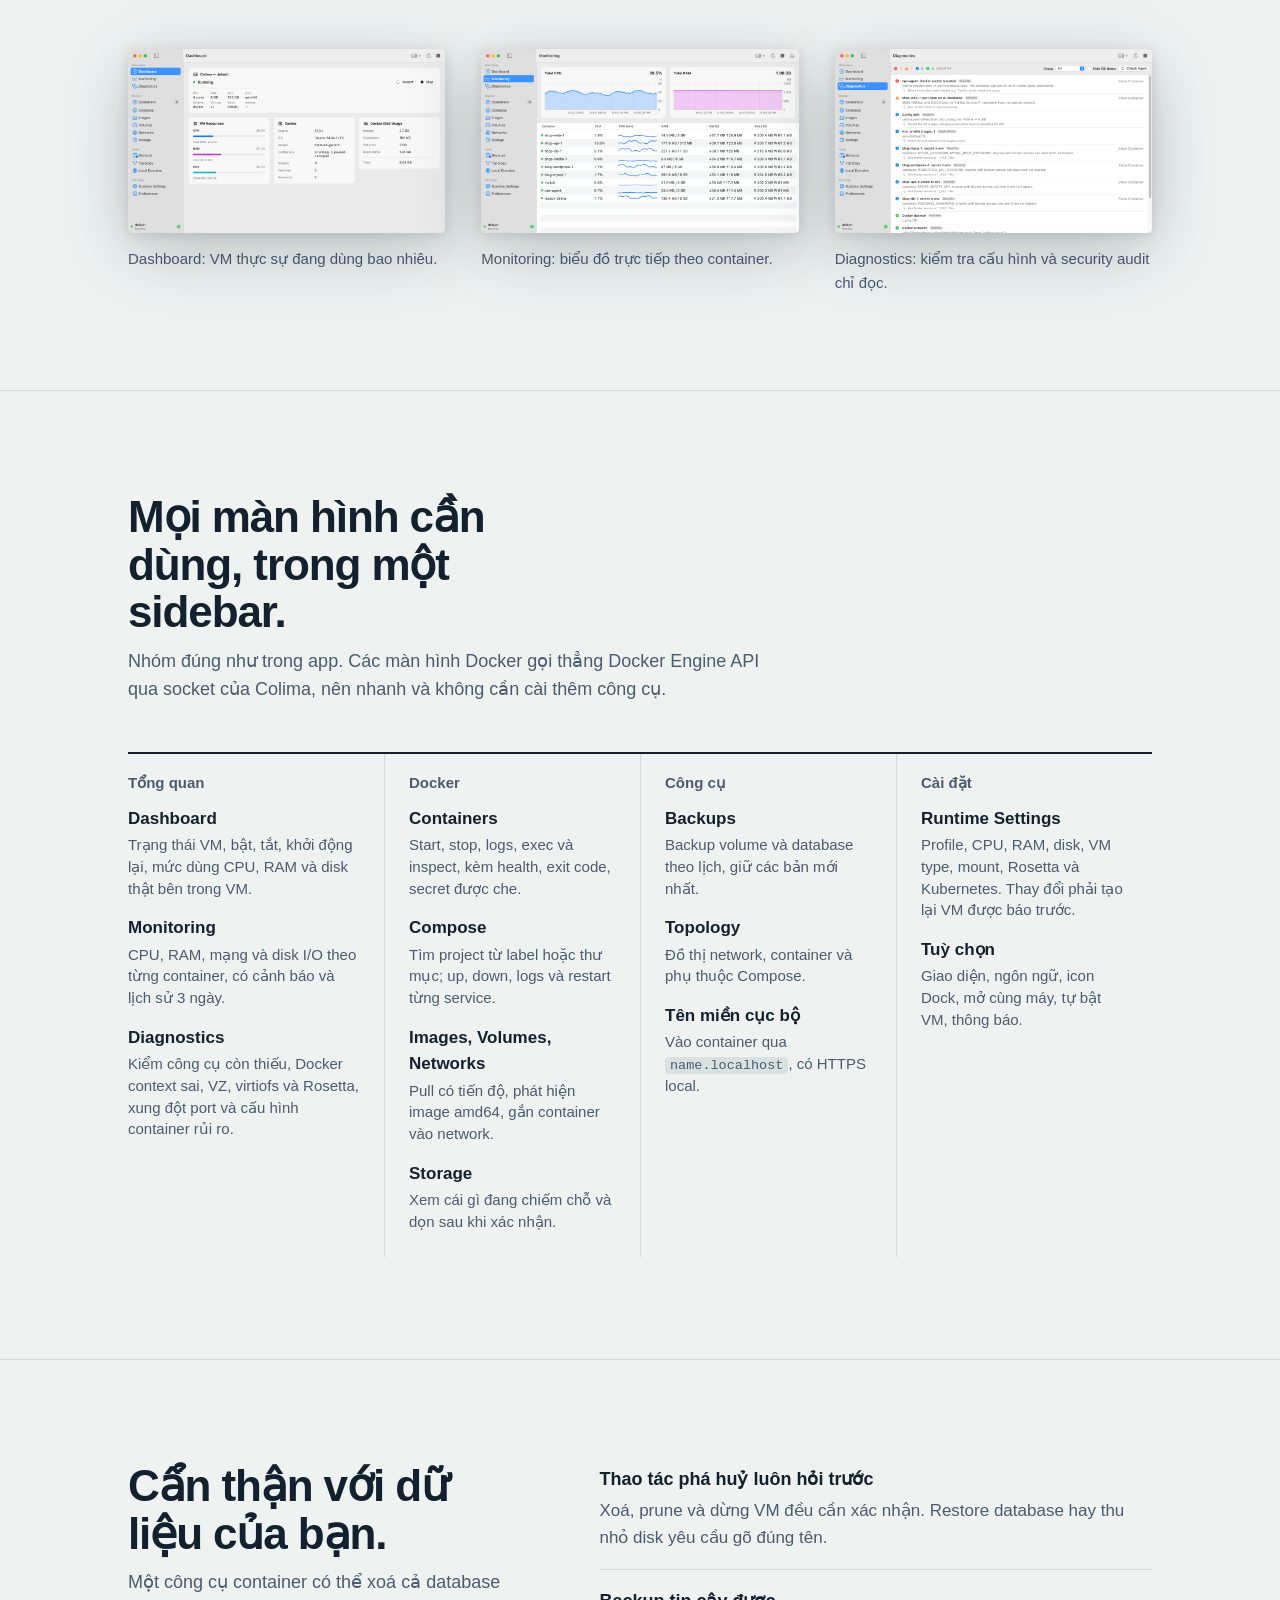
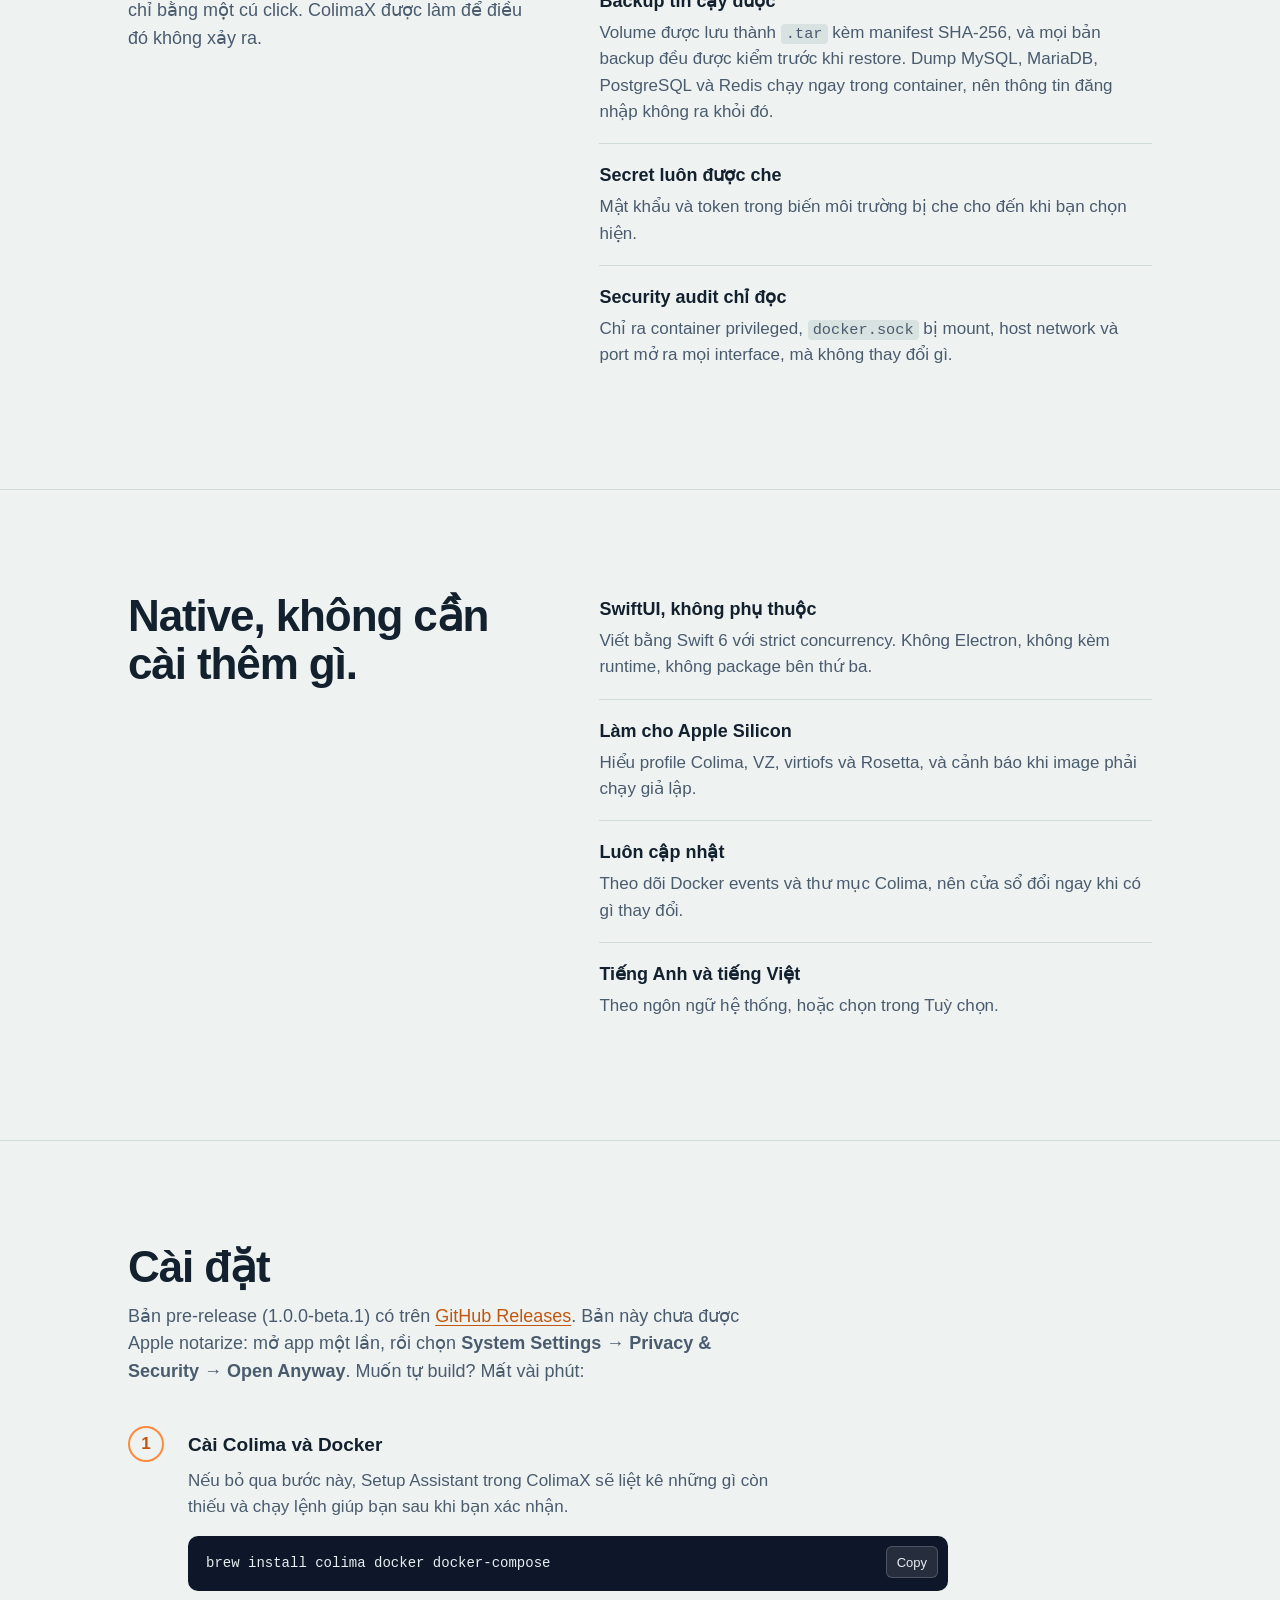
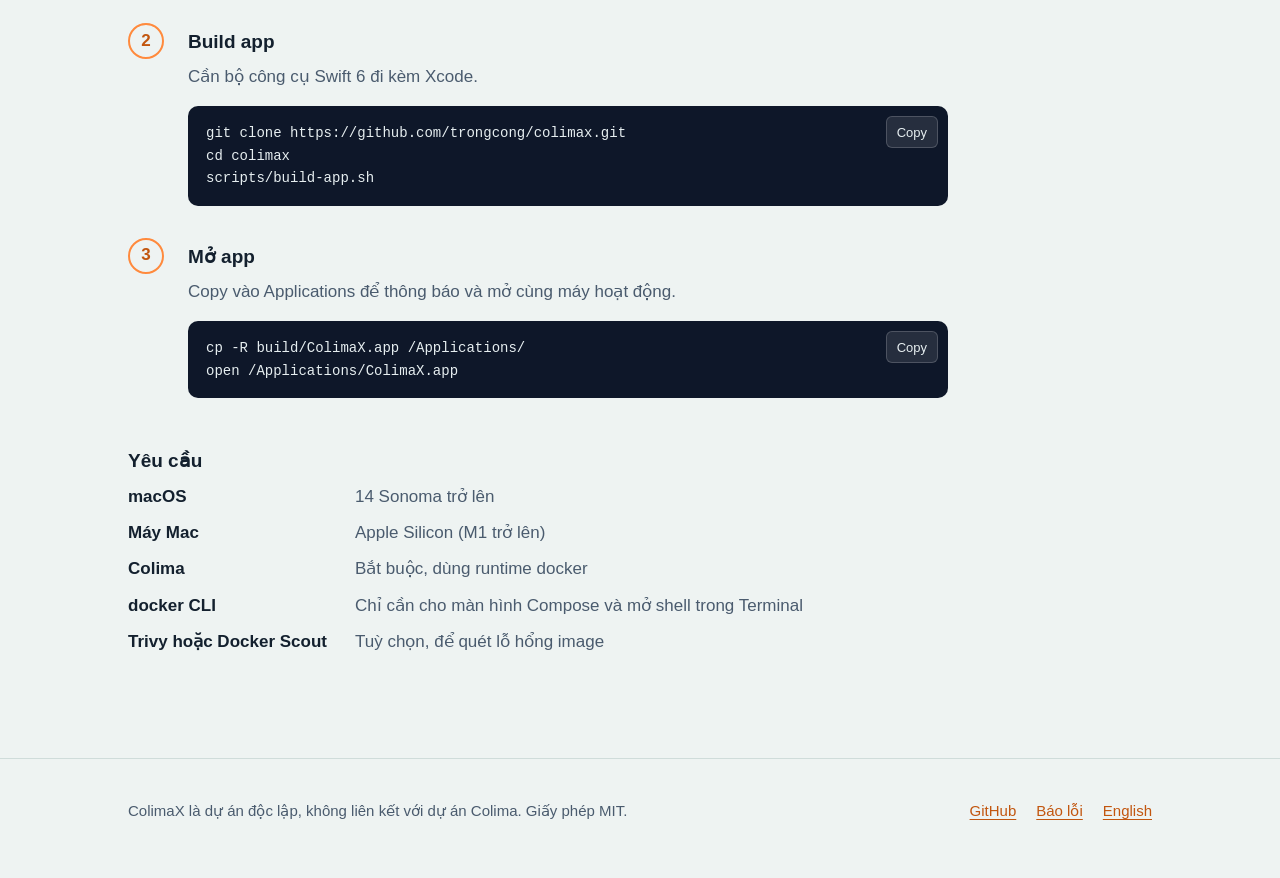
==== commit ef2ffe2f: "chore(release): 1.0.0-beta.1 First pre-release of 1.0.0, ad-hoc signed and not notarized (docs/RELEA" ====
--- a/site/vi/index.html
+++ b/site/vi/index.html
@@ -171,7 +171,7 @@
   <section id="install">
     <div class="wrap">
       <h2>Cài đặt</h2>
-      <p class="intro">Chưa có bản tải về đã ký, nên hãy build app từ mã nguồn. Mất vài phút.</p>
+      <p class="intro">Bản pre-release (1.0.0-beta.1) có trên <a href="https://github.com/trongcong/colimax/releases">GitHub Releases</a>. Bản này chưa được Apple notarize: mở app một lần, rồi chọn <strong>System Settings → Privacy &amp; Security → Open Anyway</strong>. Muốn tự build? Mất vài phút:</p>
       <ol class="steps">
         <li>
           <h3>Cài Colima và Docker</h3>
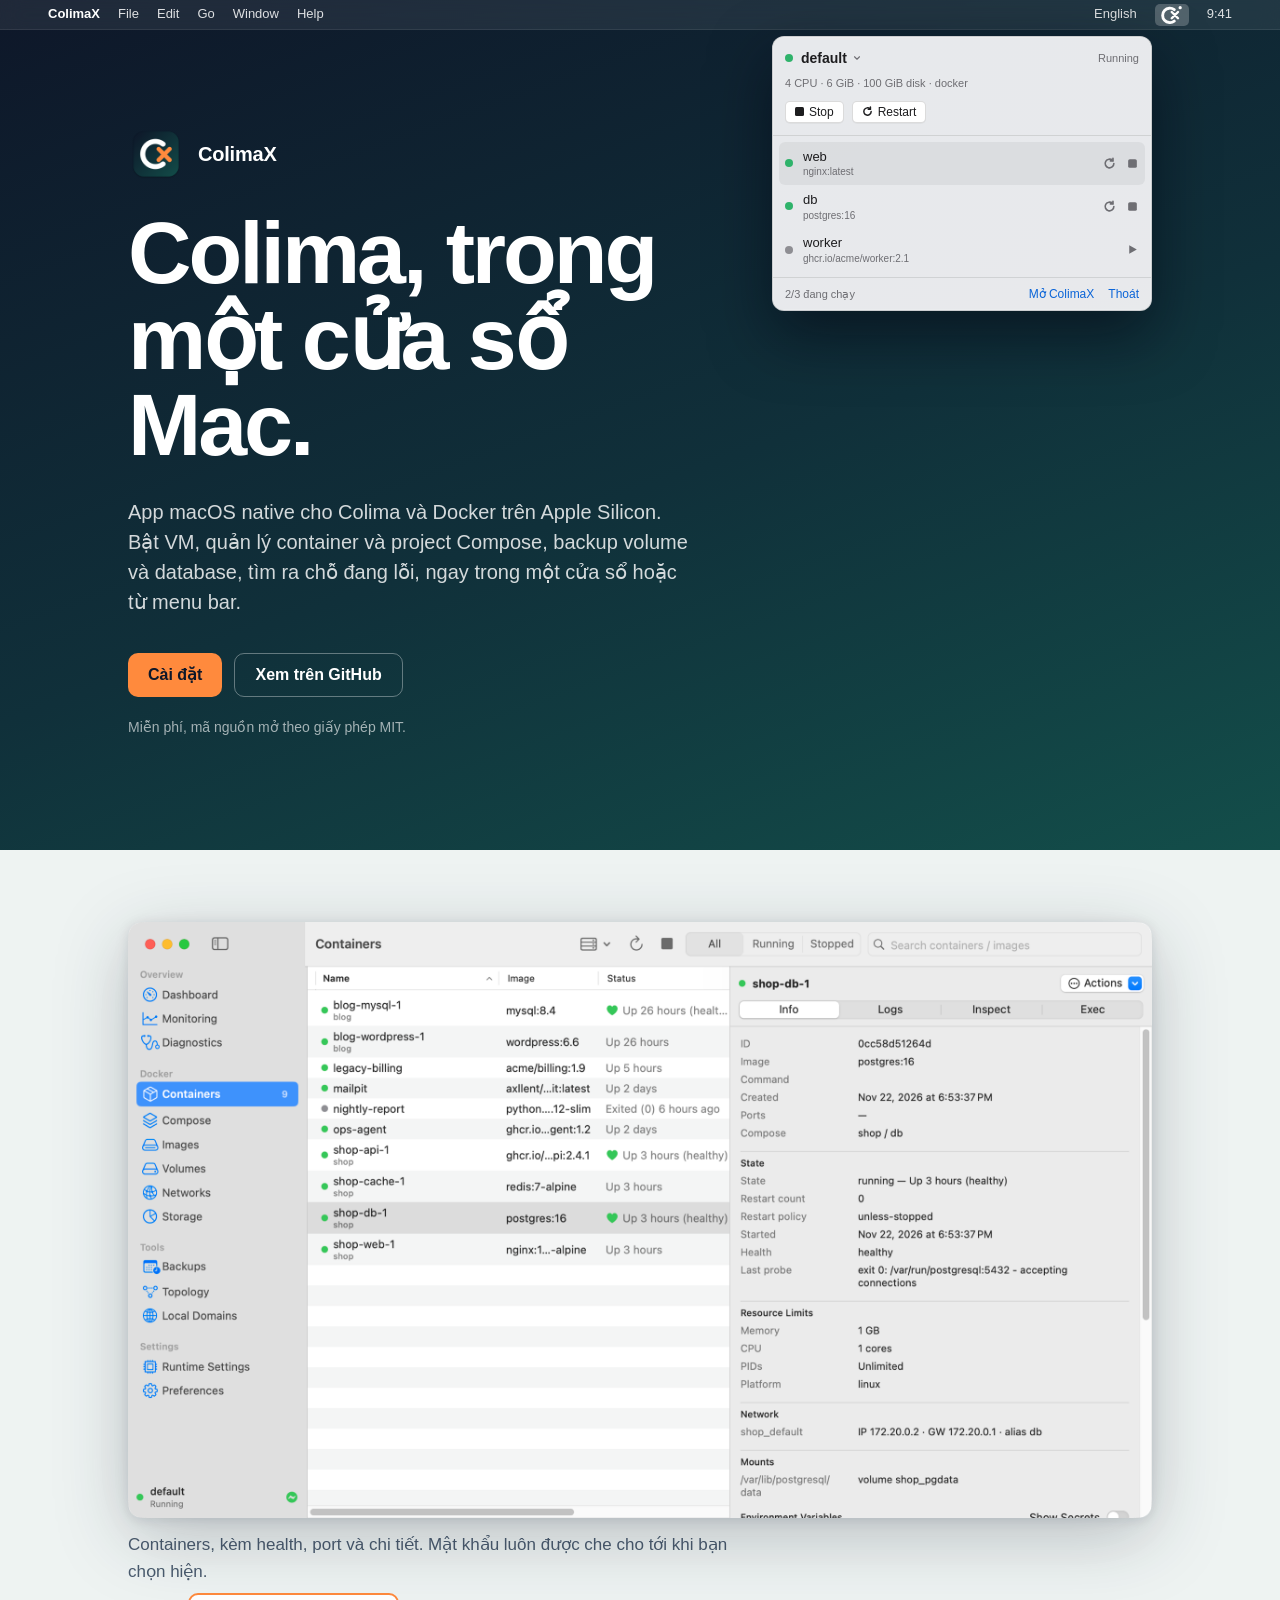
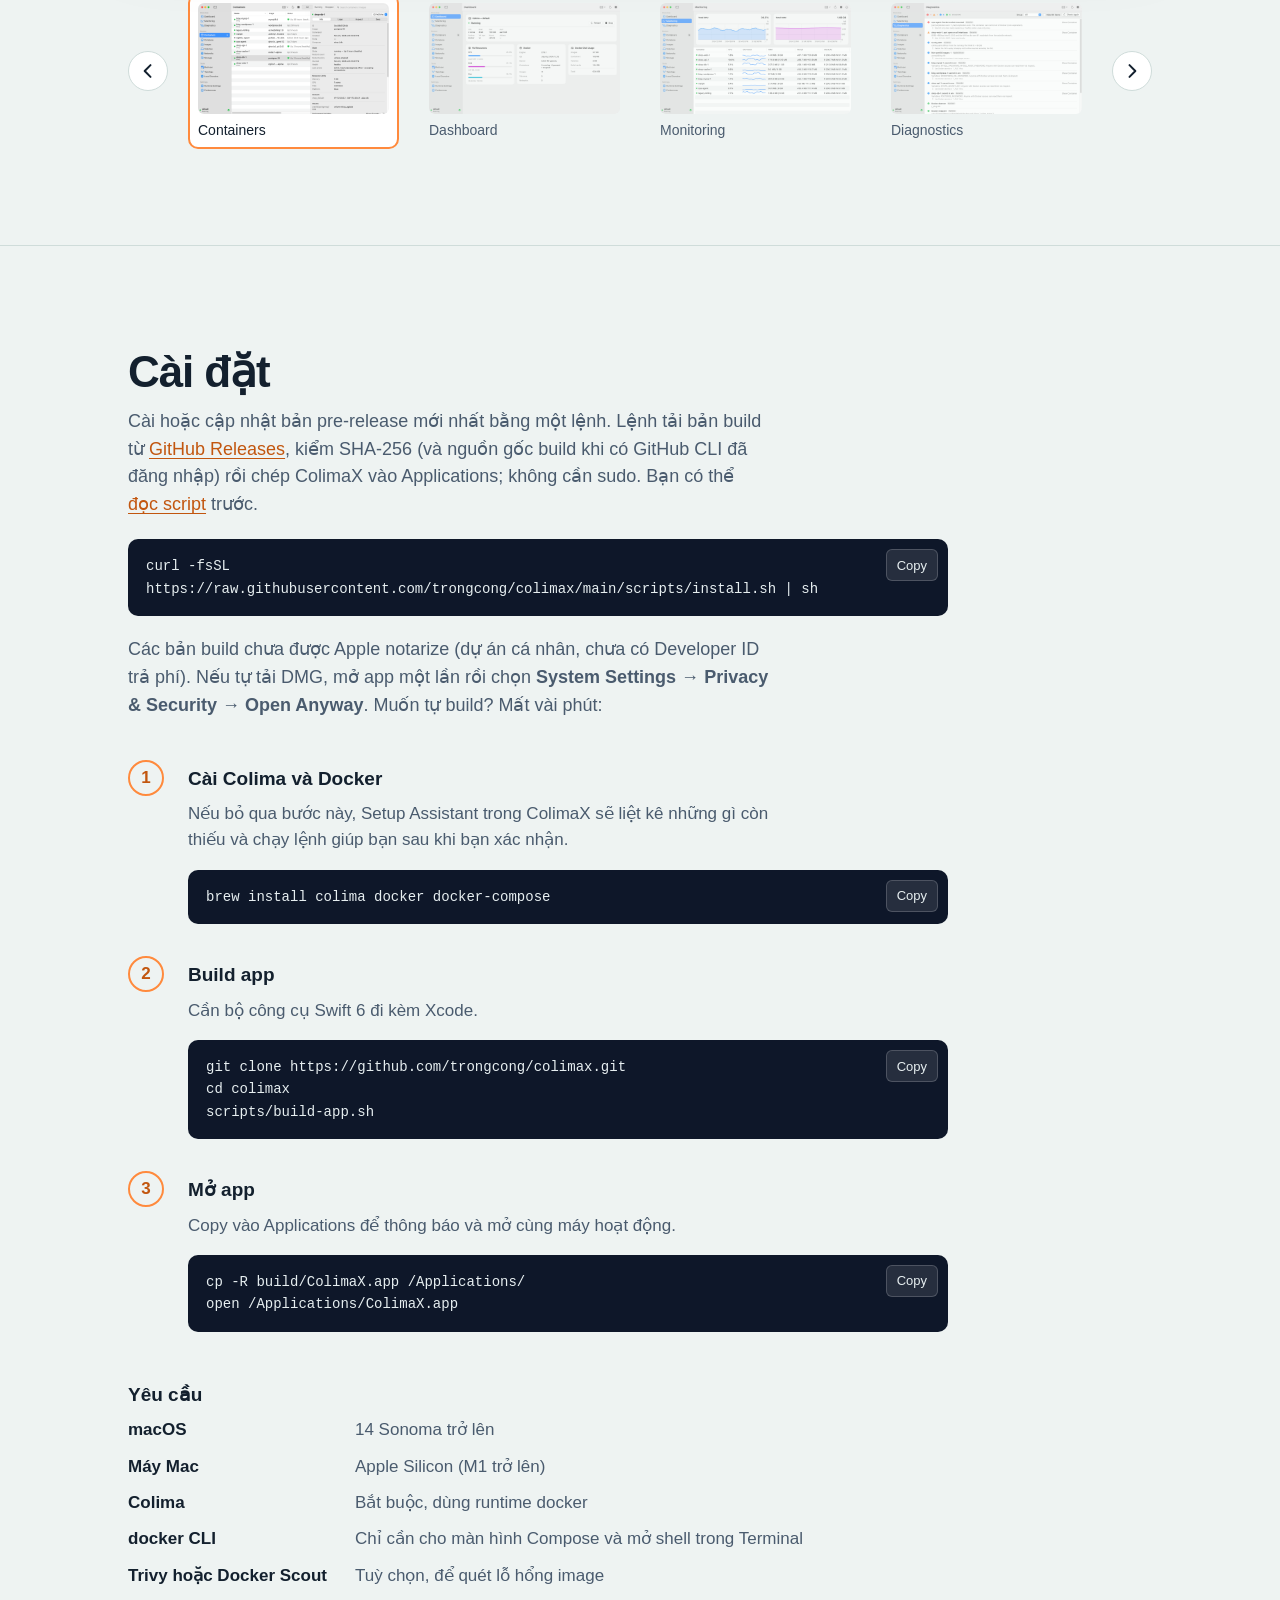
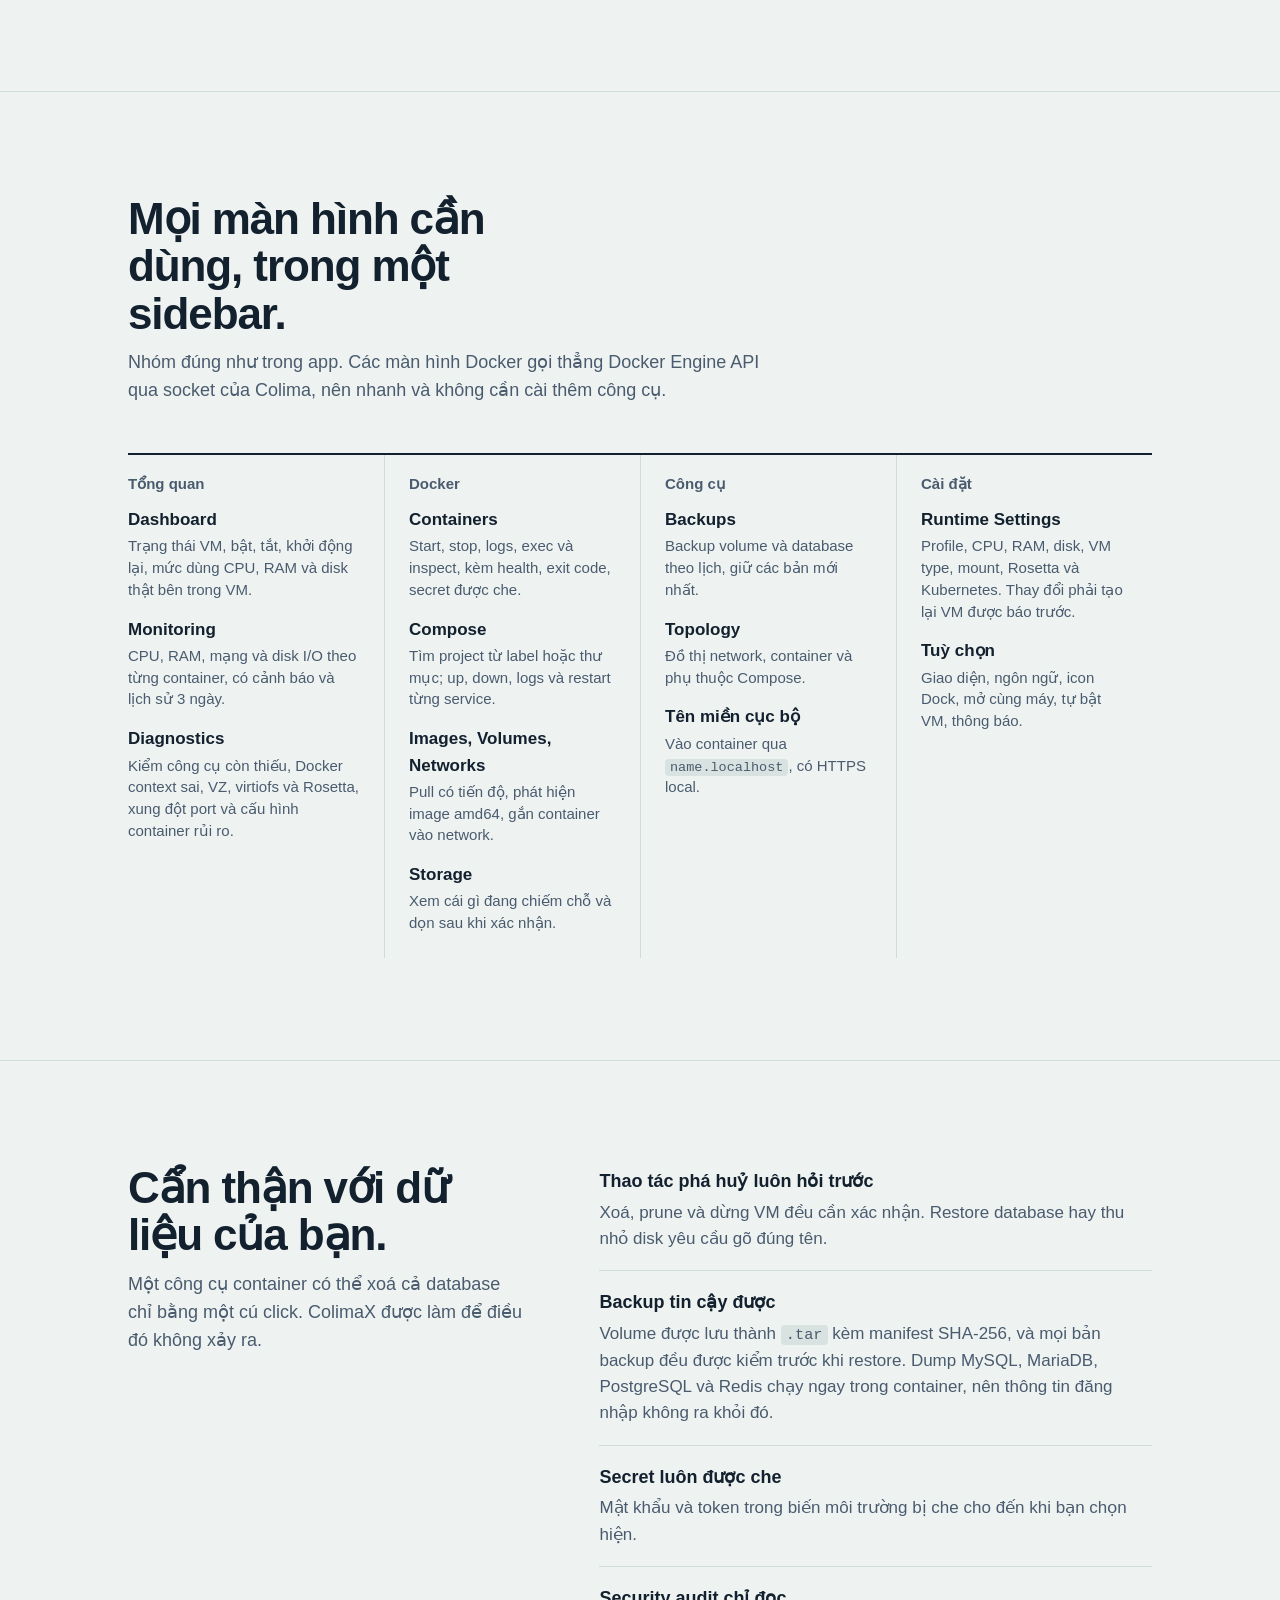
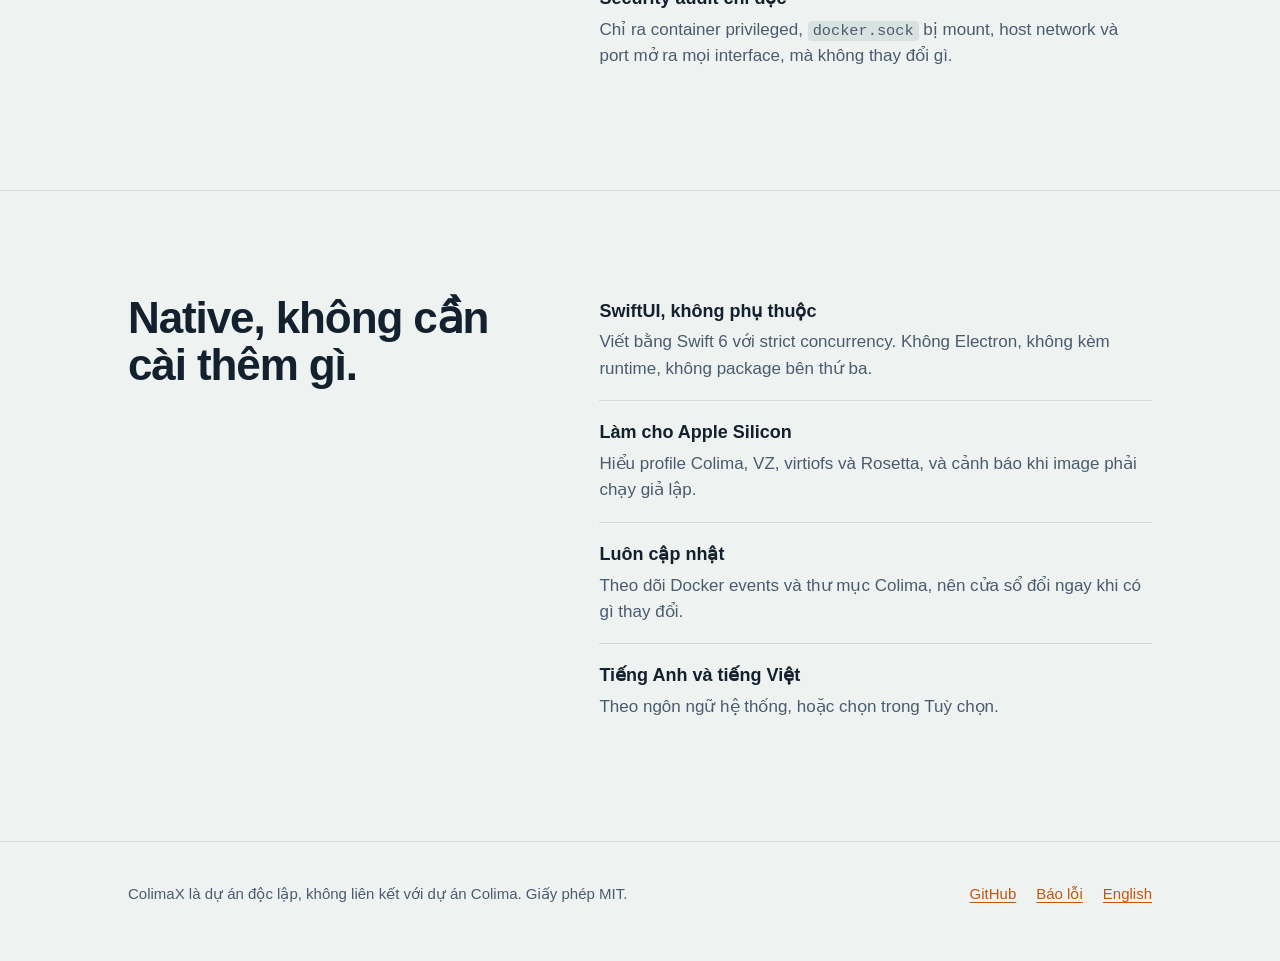
==== commit 91e04e60: "feat(release): ad-hoc release workflow with build provenance, one-line installer Without a paid Appl" ====
--- a/site/vi/index.html
+++ b/site/vi/index.html
@@ -44,7 +44,7 @@
       <h1>Colima, trong một cửa sổ Mac.</h1>
       <p class="lede">App macOS native cho Colima và Docker trên Apple Silicon. Bật VM, quản lý container và project Compose, backup volume và database, tìm ra chỗ đang lỗi, ngay trong một cửa sổ hoặc từ menu bar.</p>
       <div class="actions">
-        <a class="button primary" href="#install">Build từ mã nguồn</a>
+        <a class="button primary" href="#install">Cài đặt</a>
         <a class="button secondary" href="https://github.com/trongcong/colimax">Xem trên GitHub</a>
       </div>
       <p class="note">Miễn phí, mã nguồn mở theo giấy phép MIT.</p>
@@ -76,102 +76,35 @@
 
 <main id="main">
 
-<section class="shots" aria-label="Ảnh chụp màn hình">
+<section class="shots" data-thumbs-label="Ảnh chụp màn hình" data-prev-label="Ảnh trước" data-next-label="Ảnh sau" aria-label="Ảnh chụp màn hình">
   <div class="wrap">
-    <figure class="shot shot-main">
+    <figure class="shot shot-main" data-label="Containers">
       <img src="../img/containers.png" width="2200" height="1460" loading="eager" alt="Màn hình Containers: hai project Compose và các container độc lập kèm health và port; phần chi tiết của shop-db-1 hiện restart policy, giới hạn RAM, mount và biến môi trường với mật khẩu đã được che.">
       <figcaption>Containers, kèm health, port và chi tiết. Mật khẩu luôn được che cho tới khi bạn chọn hiện.</figcaption>
     </figure>
     <div class="shot-grid">
-      <figure class="shot">
+      <figure class="shot" data-label="Dashboard">
         <img src="../img/dashboard.png" width="2200" height="1460" loading="lazy" alt="Dashboard: VM đang chạy, mức dùng CPU, RAM và disk bên trong VM, thông tin Docker engine và dung lượng.">
         <figcaption>Dashboard: VM thực sự đang dùng bao nhiêu.</figcaption>
       </figure>
-      <figure class="shot">
+      <figure class="shot" data-label="Monitoring">
         <img src="../img/monitoring.png" width="2200" height="1460" loading="lazy" alt="Màn hình Monitoring: biểu đồ CPU và RAM trực tiếp, network và disk I/O theo từng container.">
         <figcaption>Monitoring: biểu đồ trực tiếp theo container.</figcaption>
       </figure>
-      <figure class="shot">
+      <figure class="shot" data-label="Diagnostics">
         <img src="../img/diagnostics.png" width="2200" height="1460" loading="lazy" alt="Màn hình Diagnostics: các bước kiểm tra runtime và cảnh báo bảo mật như docker.sock bị mount và port mở ra mọi interface.">
         <figcaption>Diagnostics: kiểm tra cấu hình và security audit chỉ đọc.</figcaption>
       </figure>
     </div>
   </div>
 </section>
-  <section>
-    <div class="wrap">
-      <h2>Mọi màn hình cần dùng, trong một sidebar.</h2>
-      <p class="intro">Nhóm đúng như trong app. Các màn hình Docker gọi thẳng Docker Engine API qua socket của Colima, nên nhanh và không cần cài thêm công cụ.</p>
-      <div class="sidebar">
-        <div class="group">
-          <h3>Tổng quan</h3>
-          <dl>
-            <dt>Dashboard</dt><dd>Trạng thái VM, bật, tắt, khởi động lại, mức dùng CPU, RAM và disk thật bên trong VM.</dd>
-            <dt>Monitoring</dt><dd>CPU, RAM, mạng và disk I/O theo từng container, có cảnh báo và lịch sử 3 ngày.</dd>
-            <dt>Diagnostics</dt><dd>Kiểm công cụ còn thiếu, Docker context sai, VZ, virtiofs và Rosetta, xung đột port và cấu hình container rủi ro.</dd>
-          </dl>
-        </div>
-        <div class="group">
-          <h3>Docker</h3>
-          <dl>
-            <dt>Containers</dt><dd>Start, stop, logs, exec và inspect, kèm health, exit code, secret được che.</dd>
-            <dt>Compose</dt><dd>Tìm project từ label hoặc thư mục; up, down, logs và restart từng service.</dd>
-            <dt>Images, Volumes, Networks</dt><dd>Pull có tiến độ, phát hiện image amd64, gắn container vào network.</dd>
-            <dt>Storage</dt><dd>Xem cái gì đang chiếm chỗ và dọn sau khi xác nhận.</dd>
-          </dl>
-        </div>
-        <div class="group">
-          <h3>Công cụ</h3>
-          <dl>
-            <dt>Backups</dt><dd>Backup volume và database theo lịch, giữ các bản mới nhất.</dd>
-            <dt>Topology</dt><dd>Đồ thị network, container và phụ thuộc Compose.</dd>
-            <dt>Tên miền cục bộ</dt><dd>Vào container qua <code>name.localhost</code>, có HTTPS local.</dd>
-          </dl>
-        </div>
-        <div class="group">
-          <h3>Cài đặt</h3>
-          <dl>
-            <dt>Runtime Settings</dt><dd>Profile, CPU, RAM, disk, VM type, mount, Rosetta và Kubernetes. Thay đổi phải tạo lại VM được báo trước.</dd>
-            <dt>Tuỳ chọn</dt><dd>Giao diện, ngôn ngữ, icon Dock, mở cùng máy, tự bật VM, thông báo.</dd>
-          </dl>
-        </div>
-      </div>
-    </div>
-  </section>
-
-  <section>
-    <div class="wrap split">
-      <div>
-        <h2>Cẩn thận với dữ liệu của bạn.</h2>
-        <p class="intro">Một công cụ container có thể xoá cả database chỉ bằng một cú click. ColimaX được làm để điều đó không xảy ra.</p>
-      </div>
-      <ul class="points">
-        <li><strong>Thao tác phá huỷ luôn hỏi trước</strong><span>Xoá, prune và dừng VM đều cần xác nhận. Restore database hay thu nhỏ disk yêu cầu gõ đúng tên.</span></li>
-        <li><strong>Backup tin cậy được</strong><span>Volume được lưu thành <code>.tar</code> kèm manifest SHA-256, và mọi bản backup đều được kiểm trước khi restore. Dump MySQL, MariaDB, PostgreSQL và Redis chạy ngay trong container, nên thông tin đăng nhập không ra khỏi đó.</span></li>
-        <li><strong>Secret luôn được che</strong><span>Mật khẩu và token trong biến môi trường bị che cho đến khi bạn chọn hiện.</span></li>
-        <li><strong>Security audit chỉ đọc</strong><span>Chỉ ra container privileged, <code>docker.sock</code> bị mount, host network và port mở ra mọi interface, mà không thay đổi gì.</span></li>
-      </ul>
-    </div>
-  </section>
-
-  <section>
-    <div class="wrap split">
-      <div>
-        <h2>Native, không cần cài thêm gì.</h2>
-      </div>
-      <ul class="points">
-        <li><strong>SwiftUI, không phụ thuộc</strong><span>Viết bằng Swift 6 với strict concurrency. Không Electron, không kèm runtime, không package bên thứ ba.</span></li>
-        <li><strong>Làm cho Apple Silicon</strong><span>Hiểu profile Colima, VZ, virtiofs và Rosetta, và cảnh báo khi image phải chạy giả lập.</span></li>
-        <li><strong>Luôn cập nhật</strong><span>Theo dõi Docker events và thư mục Colima, nên cửa sổ đổi ngay khi có gì thay đổi.</span></li>
-        <li><strong>Tiếng Anh và tiếng Việt</strong><span>Theo ngôn ngữ hệ thống, hoặc chọn trong Tuỳ chọn.</span></li>
-      </ul>
-    </div>
-  </section>
 
   <section id="install">
     <div class="wrap">
       <h2>Cài đặt</h2>
-      <p class="intro">Bản pre-release (1.0.0-beta.1) có trên <a href="https://github.com/trongcong/colimax/releases">GitHub Releases</a>. Bản này chưa được Apple notarize: mở app một lần, rồi chọn <strong>System Settings → Privacy &amp; Security → Open Anyway</strong>. Muốn tự build? Mất vài phút:</p>
+      <p class="intro">Cài hoặc cập nhật bản pre-release mới nhất bằng một lệnh. Lệnh tải bản build từ <a href="https://github.com/trongcong/colimax/releases">GitHub Releases</a>, kiểm SHA-256 (và nguồn gốc build khi có GitHub CLI đã đăng nhập) rồi chép ColimaX vào Applications; không cần sudo. Bạn có thể <a href="https://github.com/trongcong/colimax/blob/main/scripts/install.sh">đọc script</a> trước.</p>
+      <div class="code-block"><pre class="code"><code>curl -fsSL https://raw.githubusercontent.com/trongcong/colimax/main/scripts/install.sh | sh</code></pre><button class="copy" type="button" data-done="Đã copy" data-failed="Không copy được">Copy</button></div>
+      <p class="intro">Các bản build chưa được Apple notarize (dự án cá nhân, chưa có Developer ID trả phí). Nếu tự tải DMG, mở app một lần rồi chọn <strong>System Settings → Privacy &amp; Security → Open Anyway</strong>. Muốn tự build? Mất vài phút:</p>
       <ol class="steps">
         <li>
           <h3>Cài Colima và Docker</h3>
@@ -203,6 +136,75 @@
       </dl>
     </div>
   </section>
+  <section>
+    <div class="wrap">
+      <h2>Mọi màn hình cần dùng, trong một sidebar.</h2>
+      <p class="intro">Nhóm đúng như trong app. Các màn hình Docker gọi thẳng Docker Engine API qua socket của Colima, nên nhanh và không cần cài thêm công cụ.</p>
+      <div class="sidebar">
+        <div class="group">
+          <h3>Tổng quan</h3>
+          <dl>
+            <dt>Dashboard</dt><dd>Trạng thái VM, bật, tắt, khởi động lại, mức dùng CPU, RAM và disk thật bên trong VM.</dd>
+            <dt>Monitoring</dt><dd>CPU, RAM, mạng và disk I/O theo từng container, có cảnh báo và lịch sử 3 ngày.</dd>
+            <dt>Diagnostics</dt><dd>Kiểm công cụ còn thiếu, Docker context sai, VZ, virtiofs và Rosetta, xung đột port và cấu hình container rủi ro.</dd>
+          </dl>
+        </div>
+        <div class="group">
+          <h3>Docker</h3>
+          <dl>
+            <dt>Containers</dt><dd>Start, stop, logs, exec và inspect, kèm health, exit code, secret được che.</dd>
+            <dt>Compose</dt><dd>Tìm project từ label hoặc thư mục; up, down, logs và restart từng service.</dd>
+            <dt>Images, Volumes, Networks</dt><dd>Pull có tiến độ, phát hiện image amd64, gắn container vào network.</dd>
+            <dt>Storage</dt><dd>Xem cái gì đang chiếm chỗ và dọn sau khi xác nhận.</dd>
+          </dl>
+        </div>
+        <div class="group">
+          <h3>Công cụ</h3>
+          <dl>
+            <dt>Backups</dt><dd>Backup volume và database theo lịch, giữ các bản mới nhất.</dd>
+            <dt>Topology</dt><dd>Đồ thị network, container và phụ thuộc Compose.</dd>
+            <dt>Tên miền cục bộ</dt><dd>Vào container qua <code>name.localhost</code>, có HTTPS local.</dd>
+          </dl>
+        </div>
+        <div class="group">
+          <h3>Cài đặt</h3>
+          <dl>
+            <dt>Runtime Settings</dt><dd>Profile, CPU, RAM, disk, VM type, mount, Rosetta và Kubernetes. Thay đổi phải tạo lại VM được báo trước.</dd>
+            <dt>Tuỳ chọn</dt><dd>Giao diện, ngôn ngữ, icon Dock, mở cùng máy, tự bật VM, thông báo.</dd>
+          </dl>
+        </div>
+      </div>
+    </div>
+  </section>
+
+  <section>
+    <div class="wrap split">
+      <div>
+        <h2>Cẩn thận với dữ liệu của bạn.</h2>
+        <p class="intro">Một công cụ container có thể xoá cả database chỉ bằng một cú click. ColimaX được làm để điều đó không xảy ra.</p>
+      </div>
+      <ul class="points">
+        <li><strong>Thao tác phá huỷ luôn hỏi trước</strong><span>Xoá, prune và dừng VM đều cần xác nhận. Restore database hay thu nhỏ disk yêu cầu gõ đúng tên.</span></li>
+        <li><strong>Backup tin cậy được</strong><span>Volume được lưu thành <code>.tar</code> kèm manifest SHA-256, và mọi bản backup đều được kiểm trước khi restore. Dump MySQL, MariaDB, PostgreSQL và Redis chạy ngay trong container, nên thông tin đăng nhập không ra khỏi đó.</span></li>
+        <li><strong>Secret luôn được che</strong><span>Mật khẩu và token trong biến môi trường bị che cho đến khi bạn chọn hiện.</span></li>
+        <li><strong>Security audit chỉ đọc</strong><span>Chỉ ra container privileged, <code>docker.sock</code> bị mount, host network và port mở ra mọi interface, mà không thay đổi gì.</span></li>
+      </ul>
+    </div>
+  </section>
+
+  <section>
+    <div class="wrap split">
+      <div>
+        <h2>Native, không cần cài thêm gì.</h2>
+      </div>
+      <ul class="points">
+        <li><strong>SwiftUI, không phụ thuộc</strong><span>Viết bằng Swift 6 với strict concurrency. Không Electron, không kèm runtime, không package bên thứ ba.</span></li>
+        <li><strong>Làm cho Apple Silicon</strong><span>Hiểu profile Colima, VZ, virtiofs và Rosetta, và cảnh báo khi image phải chạy giả lập.</span></li>
+        <li><strong>Luôn cập nhật</strong><span>Theo dõi Docker events và thư mục Colima, nên cửa sổ đổi ngay khi có gì thay đổi.</span></li>
+        <li><strong>Tiếng Anh và tiếng Việt</strong><span>Theo ngôn ngữ hệ thống, hoặc chọn trong Tuỳ chọn.</span></li>
+      </ul>
+    </div>
+  </section>
 </main>
 
 <footer>
@@ -217,5 +219,6 @@
 </footer>
 
 <script src="../copy.js"></script>
+<script src="../gallery.js"></script>
 </body>
 </html>
--- a/site/style.css
+++ b/site/style.css
@@ -172,8 +172,16 @@
 
 .pop-head { padding: 12px; }
 .pop-row { display: flex; align-items: center; gap: 8px; }
-.pop-row .profile { font-weight: 600; font-size: 14px; }
-.pop-row .profile::after { content: " ⌄"; font-weight: 400; color: #6e6e73; }
+.pop-row .profile { display: inline-flex; align-items: center; gap: 5px; font-weight: 600; font-size: 14px; }
+/* Chevron drawn from an SVG mask: the "⌄" glyph sits on the text baseline, below the label's centre. */
+.pop-row .profile::after {
+  content: "";
+  width: 10px;
+  height: 10px;
+  background: #6e6e73;
+  -webkit-mask: url("data:image/svg+xml,%3Csvg xmlns='http://www.w3.org/2000/svg' viewBox='0 0 24 24'%3E%3Cpolyline points='6 9 12 15 18 9' fill='none' stroke='black' stroke-width='2.6' stroke-linecap='round' stroke-linejoin='round'/%3E%3C/svg%3E") center / contain no-repeat;
+  mask: url("data:image/svg+xml,%3Csvg xmlns='http://www.w3.org/2000/svg' viewBox='0 0 24 24'%3E%3Cpolyline points='6 9 12 15 18 9' fill='none' stroke='black' stroke-width='2.6' stroke-linecap='round' stroke-linejoin='round'/%3E%3C/svg%3E") center / contain no-repeat;
+}
 .pop-row .status { margin-left: auto; font-size: 11px; color: #6e6e73; }
 .pop-summary { margin: 8px 0 10px; font-size: 11px; color: #6e6e73; }
 .pop-buttons { display: flex; gap: 8px; }
@@ -266,6 +274,10 @@
 .steps p { margin: 4px 0 12px; color: var(--muted); max-width: var(--measure); }
 
 .code-block { position: relative; }
+/* One-line installer between two intro paragraphs of #install. */
+.intro + .code-block { margin: 20px 0; max-width: 820px; }
+.intro + .code-block .code { padding-right: 88px; }
+.intro + .code-block .code code { white-space: pre-wrap; overflow-wrap: anywhere; }
 
 .code {
   margin: 0;
@@ -329,6 +341,71 @@
   .shot img { filter: drop-shadow(0 18px 40px rgba(0, 0, 0, 0.55)); }
 }
 
+/* Gallery (gallery.js): the large screenshot switches between all four; the static grid is hidden. */
+.is-gallery .shot-grid { display: none; }
+/* The slide moves the screenshot sideways; clip it at the section edge so no horizontal scrollbar flashes. */
+.shots.is-gallery { overflow-x: clip; }
+.is-gallery .shot-main img {
+  touch-action: pan-y;
+  transition: opacity 0.17s ease, transform 0.32s cubic-bezier(0.2, 0.7, 0.2, 1);
+}
+.is-gallery .shot-main.is-leaving img { opacity: 0; transform: translateX(var(--shift, 0)); }
+.is-gallery .shot-main.is-entering img { opacity: 0; transform: translateX(var(--shift, 0)); transition: none; }
+.is-gallery .shot-main figcaption { min-height: 2.9em; }
+.shot-controls {
+  display: grid;
+  grid-template-columns: auto minmax(0, 1fr) auto;
+  align-items: center;
+  gap: clamp(8px, 2vw, 20px);
+  margin-top: 8px;
+}
+.shot-thumbs { display: grid; grid-template-columns: repeat(4, minmax(0, 1fr)); gap: clamp(8px, 2vw, 20px); }
+.shot-thumb {
+  display: flex;
+  flex-direction: column;
+  gap: 8px;
+  padding: 8px;
+  font: 500 14px/1.2 var(--sans);
+  color: var(--muted);
+  text-align: left;
+  background: transparent;
+  border: 2px solid transparent;
+  border-radius: 10px;
+  cursor: pointer;
+  transition: border-color 0.2s ease, background-color 0.2s ease, color 0.2s ease, transform 0.2s ease;
+}
+.shot-thumb img { display: block; width: 100%; height: auto; border-radius: 6px; opacity: 0.7; transition: opacity 0.2s ease; }
+.shot-thumb:hover { transform: translateY(-2px); }
+.shot-thumb:hover img, .shot-thumb[aria-pressed="true"] img { opacity: 1; }
+.shot-thumb[aria-pressed="true"] { color: var(--text); border-color: var(--ember); background: var(--surface); }
+.shot-thumb:focus-visible, .shot-arrow:focus-visible { outline: 3px solid var(--ember-deep); outline-offset: 2px; }
+.shot-arrow {
+  display: grid;
+  place-items: center;
+  width: 40px;
+  height: 40px;
+  padding: 0;
+  color: var(--text);
+  background: var(--surface);
+  border: 1px solid var(--rule);
+  border-radius: 50%;
+  cursor: pointer;
+  transition: border-color 0.2s ease, color 0.2s ease, transform 0.15s ease, box-shadow 0.2s ease;
+}
+.shot-arrow svg { display: block; }
+.shot-arrow:hover { border-color: var(--ember); color: var(--ember-deep); box-shadow: 0 4px 14px rgba(14, 23, 41, 0.12); transform: scale(1.06); }
+.shot-arrow:active { transform: scale(0.94); }
+@media (prefers-reduced-motion: reduce) {
+  .is-gallery .shot-main img, .shot-thumb, .shot-thumb img, .shot-arrow { transition: none; }
+  .shot-thumb:hover, .shot-arrow:hover, .shot-arrow:active { transform: none; }
+}
+@media (max-width: 600px) {
+  .shot-thumb { padding: 4px; }
+  .shot-thumb span { display: none; }
+  .shot-arrow { width: 32px; height: 32px; }
+  .shot-arrow svg { width: 16px; height: 16px; }
+}
+
 /* ---------- Responsive ---------- */
 
 @media (max-width: 960px) {
